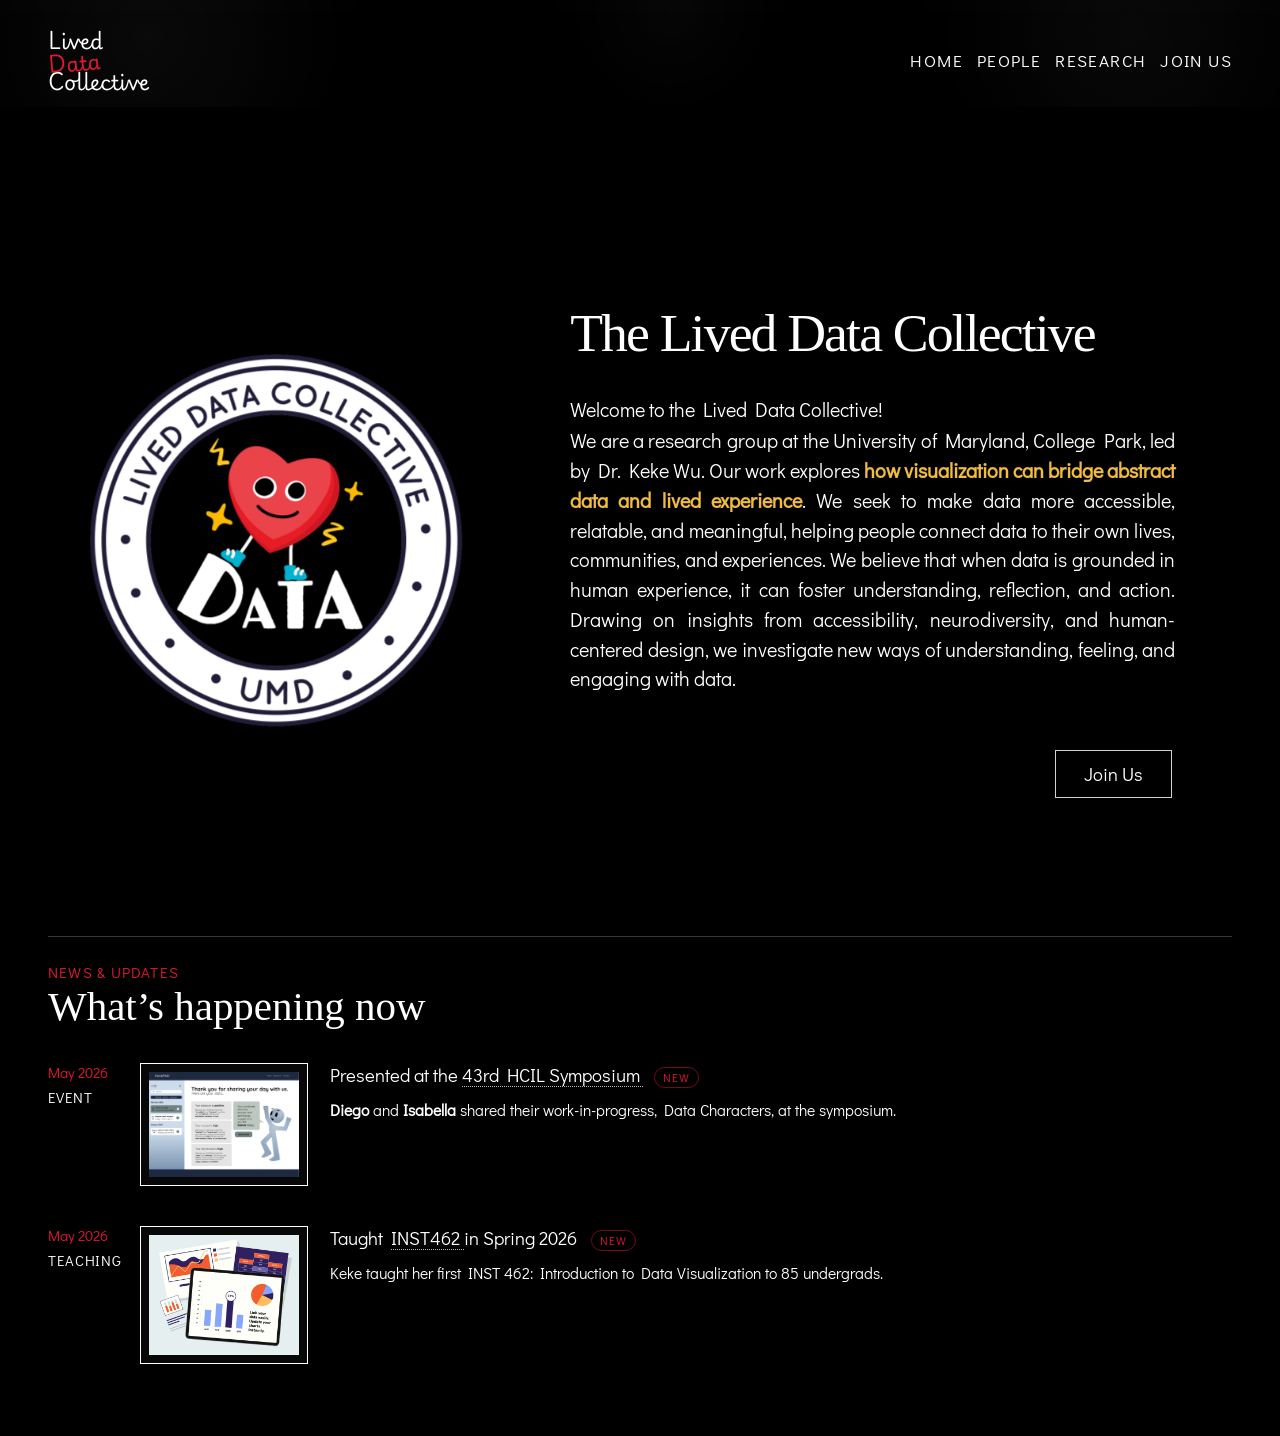
==== index.html @ 6fc99874 "Update meta desription" ====
<!DOCTYPE html>
<html lang="en">
  <head>
    <meta charset="UTF-8" />
    <meta name="viewport" content="width=device-width, initial-scale=1.0" />
    <title>Lived Data Collective</title>
    <meta
      name="description"
      content="Lived Data Collective is a research group at the University of Maryland exploring how visualization can bridge abstract data and lived experience."
    />
    <link rel="icon" type="image/png" href="ldc.png" />
    <link rel="preconnect" href="https://fonts.googleapis.com" />
    <link rel="preconnect" href="https://fonts.gstatic.com" crossorigin />
    <link
      href="https://fonts.googleapis.com/css2?family=Cardo:wght@400;700&family=Didact+Gothic&family=IM+Fell+English:ital@0;1&family=Playwrite+GB+J:wght@100..400&family=Shippori+Mincho:wght@500;600&display=swap"
      rel="stylesheet"
    />
    <link rel="stylesheet" href="styles.css" />
  </head>
  <body>
    <div class="page-shell">
      <header class="site-header">
        <div class="brand-lockup">
          <a class="wordmark" href="index.html" aria-label="Lived Data Collective home">
            <span>Lived</span>
            <span>Data</span>
            <span>Collective</span>
          </a>
        </div>
        <nav class="site-nav" aria-label="Primary">
          <a href="index.html">Home</a>
          <a href="people.html">People</a>
          <a href="research.html">Research</a>
          <a href="join-us.html">Join Us</a>
        </nav>
      </header>

      <main id="top">
        <section class="hero">
          <div class="hero-mark reveal" aria-hidden="true">
            <img
              class="hero-logo"
              src="ldc-seal.png"
              alt="Lived Data Collective logo"
            />
          </div>
          <div class="hero-copy hero-copy-reference reveal">
            <h1 class="hero-reveal hero-reveal-1">The Lived Data Collective</h1>
            <p class="hero-intro-line hero-reveal hero-reveal-2">Welcome to the Lived Data Collective!</p>
            <p class="hero-text hero-text-wide hero-reveal hero-reveal-3">
              We are a research group at the University of Maryland, College
              Park, led by Dr. Keke Wu. Our work explores
              <span class="text-highlight"
                >how visualization can bridge abstract data and lived
                experience</span
              >. We seek to make data more accessible, relatable, and
              meaningful, helping people connect data to their own lives,
              communities, and experiences. We believe that when data is
              grounded in human experience, it can foster understanding,
              reflection, and action. Drawing on insights from accessibility,
              neurodiversity, and human-centered design, we investigate new
              ways of understanding, feeling, and engaging with data.
            </p>
            <div class="hero-actions hero-actions-reference hero-reveal hero-reveal-4" id="join-us">
              <a class="button button-secondary button-outline" href="join-us.html"
                >Join Us</a
              >
            </div>
          </div>
        </section>

        <section class="news-section" aria-labelledby="news-heading">
          <div class="news-shell scroll-reveal">
            <div class="news-heading">
              <p class="news-kicker">News &amp; Updates</p>
              <h2 id="news-heading">What’s happening now</h2>
            </div>
            <div class="news-list">
              <article class="news-item scroll-reveal scroll-reveal-delay-1">
                <div class="news-meta">
                  <p class="news-date">May 2026</p>
                  <p class="news-type">Event</p>
                </div>
                <div class="news-media">
                  <img
                    src="data-character.png"
                    alt="Data Characters project interface and character"
                  />
                </div>
                <div class="news-copy">
                  <h3>
                    Presented at the
                    <a
                      href="https://hcil.umd.edu/hcil-symposium-2026/"
                      target="_blank"
                      rel="noreferrer"
                    >
                      43rd HCIL Symposium
                    </a>
                    <span class="news-badge">New</span>
                  </h3>
                  <p>
                    <span class="news-name">Diego</span> and
                    <span class="news-name">Isabella</span> shared their
                    work-in-progress, Data Characters, at the symposium.
                  </p>
                </div>
              </article>
              <article class="news-item scroll-reveal scroll-reveal-delay-1">
                <div class="news-meta">
                  <p class="news-date">May 2026</p>
                  <p class="news-type">Teaching</p>
                </div>
                <div class="news-media">
                  <img
                    src="inst462.gif"
                    alt="Animated data visualization graphic for INST 462"
                  />
                </div>
                <div class="news-copy">
                  <h3>
                    Taught
                    <a
                      href="https://keke728.github.io/INST462/"
                      target="_blank"
                      rel="noreferrer"
                    >
                      INST462
                    </a>
                    in Spring 2026
                    <span class="news-badge">New</span>
                  </h3>
                  <p>
                    Keke taught her first INST 462: Introduction to Data
                    Visualization to 85 undergrads.
                  </p>
                </div>
              </article>
            </div>
          </div>
        </section>
      </main>

    </div>

    <script src="script.js"></script>
  </body>
</html>
---- styles.css ----
:root {
  --bg: #000000;
  --paper: #000000;
  --ink: #ffffff;
  --muted: rgba(255, 255, 255, 0.76);
  --line: rgba(255, 255, 255, 0.1);
  --accent: #e21833;
  --shadow: 0 10px 24px rgba(0, 0, 0, 0.2);
  --radius: 22px;
}

*,
*::before,
*::after {
  box-sizing: border-box;
}

html {
  scroll-behavior: smooth;
}

body {
  margin: 0;
  min-height: 100vh;
  color: var(--ink);
  font-family: "Didact Gothic", "Avenir Next", "Segoe UI", sans-serif;
  background: var(--bg);
  overflow-x: hidden;
}

a {
  color: inherit;
  text-decoration: none;
}

.page-shell {
  position: relative;
  width: 100%;
  min-height: 100vh;
  margin: 0;
  background: #000000;
  overflow-x: hidden;
}

.page-shell::before {
  content: "";
  position: absolute;
  inset: 0;
  pointer-events: none;
  background: none;
}

.site-header,
.site-footer,
.section,
.hero {
  position: relative;
  z-index: 1;
}

.site-header {
  position: fixed;
  top: 0;
  left: 0;
  right: 0;
  z-index: 20;
  display: flex;
  flex-direction: row;
  justify-content: space-between;
  align-items: center;
  gap: 24px;
  padding: 30px clamp(20px, 4vw, 48px) 0;
  padding-bottom: 16px;
  overflow: hidden;
  background: linear-gradient(
    180deg,
    rgba(0, 0, 0, 0.18) 0%,
    rgba(0, 0, 0, 0.07) 38%,
    rgba(0, 0, 0, 0.015) 72%,
    rgba(0, 0, 0, 0) 100%
  );
  transition:
    background 220ms ease,
    backdrop-filter 220ms ease,
    box-shadow 220ms ease,
    border-color 220ms ease;
  border-bottom: none;
  backdrop-filter: blur(0px);
}

.site-header::before {
  content: "";
  position: absolute;
  inset: -40% -10% auto;
  height: 180%;
  pointer-events: none;
  background:
    radial-gradient(circle at 18% 42%, rgba(255, 255, 255, 0.08), transparent 18%),
    radial-gradient(circle at 52% 28%, rgba(255, 255, 255, 0.05), transparent 16%),
    radial-gradient(circle at 82% 38%, rgba(255, 255, 255, 0.07), transparent 18%);
  opacity: 0.55;
  transform: translateX(0);
  animation: headerRipple 14s linear infinite;
  z-index: 0;
}

.site-header::after {
  content: "";
  position: absolute;
  left: 0;
  right: 0;
  bottom: -10px;
  height: 76px;
  pointer-events: none;
  background: linear-gradient(
    180deg,
    rgba(0, 0, 0, 0.06) 0%,
    rgba(0, 0, 0, 0.025) 34%,
    rgba(0, 0, 0, 0) 100%
  );
  filter: blur(18px);
  z-index: 0;
}

body.is-scrolled .site-header::before {
  opacity: 0.34;
}

body.is-scrolled .site-header {
  background: linear-gradient(
    180deg,
    rgba(0, 0, 0, 0.3) 0%,
    rgba(0, 0, 0, 0.13) 54%,
    rgba(0, 0, 0, 0.015) 84%,
    rgba(0, 0, 0, 0) 100%
  );
  backdrop-filter: blur(6px);
  box-shadow: 0 10px 28px rgba(0, 0, 0, 0.08);
}

.brand-lockup {
  display: flex;
  align-items: center;
  gap: 20px;
  position: relative;
  z-index: 1;
}

.umd-logo {
  width: 172px;
  height: auto;
  display: block;
}

.umd-crest {
  width: 88px;
}

main {
  padding-top: 210px;
}

.wordmark {
  display: inline-grid;
  gap: 0;
  font-family: "Playwrite GB J", "Cormorant Garamond", Georgia, serif;
  font-size: clamp(1.05rem, 1.6vw, 1.45rem);
  line-height: 1;
  letter-spacing: 0;
  text-align: left;
  transform-origin: left center;
  transition: transform 320ms cubic-bezier(0.22, 1, 0.36, 1), opacity 220ms ease;
}

.wordmark span:nth-child(2) {
  display: inline-block;
  color: var(--accent);
  transform: rotate(-5deg);
  transform-origin: center;
  animation: wordmarkDataLive 6.2s ease-in-out infinite;
}

.wordmark span {
  transition:
    transform 420ms cubic-bezier(0.22, 1, 0.36, 1),
    color 260ms ease,
    text-shadow 320ms ease;
}

.wordmark:hover,
.wordmark:focus-visible {
  transform: translateY(-2px) scale(1.04) rotate(-2deg);
}

.wordmark:hover span:nth-child(1),
.wordmark:focus-visible span:nth-child(1) {
  transform: translateX(-10px) rotate(-4deg);
}

.wordmark:hover span:nth-child(2),
.wordmark:focus-visible span:nth-child(2) {
  transform: rotate(-5deg) scale(1.04);
  text-shadow: none;
}

.wordmark:hover span:nth-child(3),
.wordmark:focus-visible span:nth-child(3) {
  transform: translateX(-6px) rotate(3deg);
}

.site-nav {
  display: flex;
  flex-wrap: wrap;
  justify-content: flex-end;
  gap: 14px;
  font-family: "Didact Gothic", "Avenir Next", "Segoe UI", sans-serif;
  font-size: 1.08rem;
  text-transform: uppercase;
  letter-spacing: 0.08em;
  color: #ffffff;
  position: relative;
  z-index: 1;
}

.site-nav a,
.contact-panel a {
  position: relative;
}

.site-nav a::after,
.contact-panel a::after {
  content: "";
  position: absolute;
  left: 0;
  bottom: -2px;
  width: 100%;
  height: 1px;
  background: currentColor;
  transform: scaleX(0);
  transform-origin: left;
  transition: transform 180ms ease;
}

.site-nav a:hover,
.site-nav a:focus-visible {
  color: var(--accent);
}

.site-nav a[aria-current="page"] {
  color: var(--accent);
}

.site-nav a[aria-current="page"]::after {
  transform: scaleX(1);
}

.site-nav a:hover::after,
.site-nav a:focus-visible::after,
.contact-panel a:hover::after,
.contact-panel a:focus-visible::after {
  transform: scaleX(1);
}

.hero {
  display: grid;
  grid-template-columns: minmax(280px, 0.9fr) minmax(0, 1.3fr);
  gap: clamp(32px, 5vw, 72px);
  padding: 72px clamp(20px, 4vw, 48px) 56px;
  min-height: 72vh;
  align-items: center;
  justify-items: stretch;
  text-align: left;
  max-width: 1380px;
  margin: 0 auto;
}

.hero-copy {
  max-width: 780px;
  position: relative;
}

.hero-mark {
  position: relative;
  display: flex;
  justify-content: center;
  align-items: center;
}

.hero-logo {
  width: min(31vw, 430px);
  height: auto;
  display: block;
  position: relative;
  z-index: 1;
}

.hero-copy-reference {
  max-width: 820px;
  padding-top: 0;
  display: grid;
  align-content: center;
  justify-items: start;
}

.hero-reveal {
  opacity: 0;
  transform: translateY(16px);
  animation: heroReveal 700ms ease forwards;
}

.hero-reveal-1 {
  animation-delay: 80ms;
}

.hero-reveal-2 {
  animation-delay: 220ms;
}

.hero-reveal-3 {
  animation-delay: 360ms;
}

.hero-reveal-4 {
  animation-delay: 500ms;
}

.eyebrow,
.section-index,
.project-type,
.card-label,
.method-number {
  margin: 0;
  text-transform: uppercase;
  letter-spacing: 0.16em;
  font-size: 0.75rem;
  font-weight: 500;
  color: var(--accent);
}

.hero h1 {
  margin: 0 0 34px;
  max-width: none;
  font-family: "IM Fell English", Georgia, serif;
  font-size: clamp(2.5rem, 4.2vw, 3.7rem);
  line-height: 1.02;
  letter-spacing: -0.035em;
  font-weight: 500;
}

.hero-copy h1 {
  position: relative;
}

.hero h1::after {
  content: none;
}

.hero-intro-line {
  margin: 0 0 2px;
  max-width: 55ch;
  font-family: "Didact Gothic", "Avenir Next", "Segoe UI", sans-serif;
  font-size: clamp(1.08rem, 1.55vw, 1.3rem);
  line-height: 1.5;
  color: #ffffff;
  text-align: left;
}

.hero-text,
.about-copy p,
.annotation p,
.method-card p,
.project-card p,
.contact-panel p,
.person-card p {
  margin: 0;
  color: var(--muted);
  line-height: 1.65;
  font-size: 1rem;
}

.hero-text {
  max-width: 56ch;
  font-size: 1.08rem;
  margin-inline: 0;
}

.hero-text-wide {
  max-width: 55ch;
  font-family: "Didact Gothic", "Avenir Next", "Segoe UI", sans-serif;
  font-size: clamp(1.08rem, 1.55vw, 1.3rem);
  line-height: 1.5;
  color: #ffffff;
  text-align: justify;
  text-justify: inter-word;
}

.hero-text-wide + .hero-text-wide {
  margin-top: 24px;
}

.text-highlight {
  position: relative;
  display: inline;
  color: #f1bc42;
  font-weight: 700;
  -webkit-text-stroke: 0.15px currentColor;
  text-decoration: none;
  background-image: linear-gradient(currentColor, currentColor);
  background-repeat: no-repeat;
  background-position: 0 100%;
  background-size: 0% 1px;
  transition: background-size 260ms ease;
}

.text-highlight:hover {
  background-size: 100% 1px;
}

.text-linklike {
  color: #00000;
  font-weight: 700;
}

.hero-actions {
  display: flex;
  flex-wrap: wrap;
  justify-content: flex-start;
  gap: 14px;
  margin-top: 28px;
}

.hero-actions-reference {
  width: 100%;
  justify-content: flex-end;
  margin-top: 36px;
  align-items: center;
  gap: 10px;
}

.hero-actions-reference .button-outline {
  position: relative;
  left: -60px;
  top: 20px;
}

.hero-scroll-cue {
  display: inline-flex;
  align-items: center;
  justify-content: center;
  width: 96px;
  flex: 0 0 96px;
  margin-top: 15px;
  margin-right: 8px;
  margin-left: -10px;
  text-decoration: none;
  align-self: center;
  transition: transform 180ms ease, opacity 180ms ease;
}

.hero-scroll-cue img {
  width: 88px;
  height: auto;
  display: block;
  opacity: 0.84;
  animation: hero-scroll-bob 1.8s ease-in-out infinite;
}

.hero-scroll-cue:hover,
.hero-scroll-cue:focus-visible {
  transform: translateY(1px) scale(1.01);
}

.hero-scroll-cue:hover img,
.hero-scroll-cue:focus-visible img {
  opacity: 1;
}

.news-section {
  max-width: 1380px;
  margin: 0 auto;
  padding: 56px clamp(20px, 4vw, 48px) 80px;
}

.news-shell {
  position: relative;
  padding-top: 26px;
}

.news-shell::before {
  content: "";
  position: absolute;
  top: 0;
  left: 0;
  width: 100%;
  height: 1px;
  background: rgba(255, 255, 255, 0.22);
}

.news-heading {
  display: grid;
  gap: 4px;
  margin-bottom: 26px;
}

.news-kicker {
  margin: 0;
  color: var(--accent);
  font-family: "Didact Gothic", "Avenir Next", "Segoe UI", sans-serif;
  font-size: 0.95rem;
  letter-spacing: 0.08em;
  text-transform: uppercase;
}

.news-heading h2 {
  margin: 0;
  font-family: "IM Fell English", Georgia, serif;
  font-size: clamp(1.9rem, 3.2vw, 2.8rem);
  font-weight: 500;
  line-height: 1;
}

.news-list {
  display: grid;
  grid-template-columns: 1fr;
  gap: 16px;
}

.news-item {
  display: grid;
  grid-template-columns: 80px 168px minmax(0, 1fr);
  gap: 12px;
  align-items: start;
  padding: 10px 0 14px;
}

.news-meta {
  display: grid;
  gap: 6px;
}

.news-date {
  margin: 0;
  color: var(--accent);
  font-size: 0.92rem;
}

.news-type {
  margin: 0;
  color: #ffffff;
  font-size: 0.92rem;
  text-transform: uppercase;
  letter-spacing: 0.06em;
}

.news-media {
  width: 168px;
  min-height: 108px;
  display: grid;
  place-items: center;
  padding: 8px;
  border: 1px solid #ffffff;
  background: rgba(255, 255, 255, 0.03);
  transition:
    transform 280ms cubic-bezier(0.22, 1, 0.36, 1),
    border-color 280ms ease,
    background-color 280ms ease;
}

.news-media img {
  display: block;
  width: 100%;
  height: auto;
  transition:
    transform 280ms cubic-bezier(0.22, 1, 0.36, 1),
    box-shadow 280ms ease;
}

.news-media:hover {
  transform: translateY(-2px);
  border-color: #ffffff;
  background: rgba(255, 255, 255, 0.05);
  box-shadow: inset 0 0 0 2px #ffffff;
}

.news-media:hover img {
  transform: scale(1.02);
  box-shadow: 0 10px 24px rgba(0, 0, 0, 0.18);
}

.news-copy h3 {
  margin: 0 0 10px;
  font-family: "Didact Gothic", "Avenir Next", "Segoe UI", sans-serif;
  font-size: 1.16rem;
  font-weight: 400;
  line-height: 1.35;
}

.news-copy h3 a {
  color: #ffffff;
  text-decoration: underline;
  text-decoration-style: dotted;
  text-decoration-color: rgba(255, 255, 255, 0.72);
  text-decoration-thickness: 1px;
  text-underline-offset: 0.24em;
  transition: color 180ms ease, text-decoration-color 180ms ease;
}

.news-copy h3 a:hover,
.news-copy h3 a:focus-visible {
  color: var(--accent);
  text-decoration-color: currentColor;
}

.news-badge {
  display: inline-block;
  margin-left: 10px;
  padding: 2px 8px;
  border: 1px solid rgba(226, 24, 51, 0.5);
  border-radius: 999px;
  color: var(--accent);
  font-size: 0.72rem;
  letter-spacing: 0.08em;
  text-transform: uppercase;
  vertical-align: middle;
}

.news-copy {
  padding-left: 10px;
}

.news-copy p {
  margin: 0;
  color: #ffffff;
  font-size: clamp(0.98rem, 1.15vw, 1.05rem);
  line-height: 1.6;
}

.news-name {
  font-weight: 600;
}

.button {
  display: inline-flex;
  align-items: center;
  justify-content: center;
  min-height: 48px;
  padding: 0 18px;
  border-radius: 999px;
  border: 1px solid var(--line);
  font-weight: 500;
  transition:
    transform 180ms ease,
    background 180ms ease,
    border-color 180ms ease;
}

.button:hover,
.button:focus-visible {
  transform: translateY(-1px);
}

.button-primary {
  background: var(--accent);
  color: var(--paper);
  border-color: var(--accent);
}

.button-secondary {
  background: transparent;
  color: var(--ink);
}

.button-outline {
  border-color: rgba(255, 255, 255, 0.82);
  padding: 0 28px;
  border-radius: 0;
  font-family: "Didact Gothic", "Avenir Next", "Segoe UI", sans-serif;
  font-size: 1.15rem;
}

.button-secondary:hover,
.button-secondary:focus-visible {
  border-color: var(--accent);
  color: var(--accent);
}

@keyframes wordmarkDataLive {
  0%,
  100% {
    transform: translateX(0) scale(1);
    text-shadow: 0 0 0 rgba(226, 24, 51, 0);
    opacity: 1;
  }
  35% {
    transform: translateY(-0.5px) scale(1.01);
    text-shadow: 0 0 6px rgba(226, 24, 51, 0.12);
  }
  50% {
    transform: translateY(0) scale(1.025);
    text-shadow: 0 0 12px rgba(226, 24, 51, 0.2);
    opacity: 1;
  }
  70% {
    transform: translateY(0.5px) scale(1.008);
    text-shadow: 0 0 5px rgba(226, 24, 51, 0.1);
  }
}

@keyframes headerRipple {
  from {
    transform: translateX(0);
  }
  to {
    transform: translateX(-8%);
  }
}

@keyframes heroReveal {
  from {
    opacity: 0;
    transform: translateY(16px);
  }
  to {
    opacity: 1;
    transform: translateY(0);
  }
}

@keyframes hero-scroll-bob {
  0%,
  100% {
    transform: scaleX(-1) translateY(0);
  }
  50% {
    transform: scaleX(-1) translateY(5px);
  }
}

.section {
  padding: 56px clamp(20px, 4vw, 48px) 8px;
  max-width: 1120px;
  margin: 0 auto;
  text-align: center;
}

.section-heading {
  display: flex;
  justify-content: center;
  align-items: baseline;
  gap: 18px;
  margin-bottom: 28px;
}

.section-heading h2 {
  margin: 0;
  font-family: "Cormorant Garamond", Georgia, serif;
  font-size: clamp(2.2rem, 4vw, 3.5rem);
  font-weight: 500;
  letter-spacing: -0.04em;
}

.about-grid {
  display: grid;
  grid-template-columns: 1fr;
  gap: 24px;
  align-items: start;
}

.about-copy,
.method-card,
.project-card,
.person-card,
.contact-panel {
  border: 1px solid var(--line);
  border-radius: var(--radius);
  background: transparent;
  box-shadow: none;
}

.about-copy {
  padding: 28px;
  display: grid;
  gap: 18px;
  max-width: 760px;
  margin: 0 auto;
}

.annotation {
  padding: 22px;
  background:
    linear-gradient(180deg, rgba(110, 119, 83, 0.08), transparent),
    rgba(255, 252, 245, 0.82);
}

.annotation-title {
  margin: 0 0 12px;
  font-weight: 500;
}

.cards-three,
.people-list {
  display: grid;
  grid-template-columns: repeat(3, minmax(0, 1fr));
  gap: 20px;
}

.method-card,
.person-card {
  padding: 24px;
  min-height: 240px;
}

.method-card h3,
.project-card h3,
.person-card h3 {
  margin: 16px 0 12px;
  font-size: 1.4rem;
  line-height: 1.08;
}

.method-card:nth-child(2) {
  border-top: 1px solid var(--line);
}

.project-card:nth-child(1) {
  border-top: 1px solid var(--line);
}

.project-card:nth-child(2) {
  border-top: 1px solid var(--line);
}

.project-card:nth-child(3) {
  border-top: 1px solid var(--line);
}

.projects-layout .project-list {
  display: grid;
  grid-template-columns: repeat(3, minmax(0, 1fr));
  gap: 20px;
}

.project-card {
  padding: 26px;
  min-height: 280px;
}

.people-contact {
  display: grid;
  grid-template-columns: 1.1fr 0.9fr;
  gap: 28px;
  padding-bottom: 72px;
}

.contact-panel {
  padding: 28px;
  display: grid;
  justify-items: center;
  gap: 16px;
  min-height: 100%;
}

.contact-panel a {
  width: fit-content;
  font-weight: 500;
}

.contact-panel a:hover,
.contact-panel a:focus-visible {
  color: var(--accent);
}

.site-footer {
  display: flex;
  justify-content: center;
  gap: 16px;
  padding: 0 clamp(20px, 4vw, 48px) 26px;
  color: var(--muted);
  font-size: 0.95rem;
  text-align: center;
}

.reveal {
  opacity: 1;
  transform: none;
}

.scroll-reveal {
  opacity: 0;
  transform: translateY(30px);
  transition:
    opacity 700ms ease,
    transform 700ms cubic-bezier(0.22, 1, 0.36, 1);
  will-change: opacity, transform;
}

.scroll-reveal.is-visible {
  opacity: 1;
  transform: translateY(0);
}

.scroll-reveal-delay-1 {
  transition-delay: 180ms;
}

.news-shell.scroll-reveal {
  transform: translateY(22px);
  transition-delay: 120ms;
}

.join-main {
  max-width: 1380px;
  margin: 0 auto;
  padding: 150px clamp(20px, 4vw, 48px) 88px;
}

.join-hero {
  display: grid;
  grid-template-columns: minmax(0, 680px) 180px;
  gap: 24px;
  align-items: center;
  max-width: 980px;
  margin: 0 auto 80px;
}

.join-hero-copy {
  max-width: 680px;
  margin: 0;
  justify-self: start;
  text-align: left;
}

.join-hero h1 {
  margin: 0 0 10px;
  font-family: "IM Fell English", Georgia, serif;
  font-size: clamp(1.9rem, 3.2vw, 2.8rem);
  font-weight: 500;
  line-height: 1;
}

.join-intro {
  margin: 0;
  max-width: 56ch;
  color: #ffffff;
  font-size: clamp(1.04rem, 1.35vw, 1.16rem);
  line-height: 1.5;
}

.join-hero-figure {
  display: flex;
  justify-self: end;
  justify-content: center;
  perspective: 900px;
}

.join-hero-figure::before {
  content: "";
  position: absolute;
}

.join-hero-figure img {
  width: min(100%, 156px);
  aspect-ratio: 1;
  height: auto;
  display: block;
  padding: 14px;
  border-radius: 50%;
  background: rgba(255, 255, 255, 0.07);
  border: 1px solid rgba(150, 150, 150, 0.4);
  object-fit: contain;
  filter: drop-shadow(0 16px 28px rgba(0, 0, 0, 0.22));
  transform-style: preserve-3d;
  transition:
    transform 520ms cubic-bezier(0.22, 1, 0.36, 1),
    border-color 220ms ease,
    background 220ms ease;
}

.join-hero-figure:hover img,
.join-hero-figure:focus-within img {
  transform: rotateY(180deg);
  border-color: rgba(150, 150, 150, 0.4);
  background: rgba(255, 255, 255, 0.07);
}

.join-grid {
  display: grid;
  grid-template-columns: repeat(3, minmax(0, 1fr));
  gap: 18px;
  padding-top: 12px;
  margin-bottom: 42px;
}

.join-card {
  display: grid;
  grid-template-columns: 1fr;
  gap: 18px;
  align-items: start;
  padding: 22px 20px 24px;
  border: 1px solid rgba(150, 150, 150, 0.34);
  border-radius: 22px;
  background:
    linear-gradient(180deg, rgba(255, 255, 255, 0.03), rgba(255, 255, 255, 0.015)),
    rgba(0, 0, 0, 0.42);
  min-height: 100%;
  transition:
    border-color 220ms ease,
    background 220ms ease,
    box-shadow 220ms ease,
    transform 280ms cubic-bezier(0.22, 1, 0.36, 1);
}

.join-card-label {
  display: grid;
  gap: 6px;
}

.join-card-kicker {
  margin: 0;
  color: var(--accent);
  font-size: 0.78rem;
  letter-spacing: 0.08em;
  text-transform: uppercase;
}

.join-card:nth-child(1) {
  box-shadow: inset 0 0 0 1px rgba(226, 24, 51, 0.1);
}

.join-card:nth-child(2) {
  background:
    radial-gradient(circle at 82% 20%, rgba(226, 24, 51, 0.1), transparent 26%),
    linear-gradient(180deg, rgba(255, 255, 255, 0.03), rgba(255, 255, 255, 0.015)),
    rgba(0, 0, 0, 0.42);
}

.join-card:nth-child(3) {
  background:
    radial-gradient(circle at 18% 82%, rgba(241, 188, 66, 0.09), transparent 24%),
    linear-gradient(180deg, rgba(255, 255, 255, 0.03), rgba(255, 255, 255, 0.015)),
    rgba(0, 0, 0, 0.42);
}

.join-card:hover,
.join-card:focus-within {
  border-color: #f1bc42;
  box-shadow: 0 16px 28px rgba(0, 0, 0, 0.2);
  transform: translateY(-6px);
}

.join-card:hover .join-card-kicker,
.join-card:focus-within .join-card-kicker {
  color: #f1bc42;
}

.join-card:hover h2,
.join-card:hover p,
.join-card:focus-within h2,
.join-card:focus-within p {
  color: #f1bc42;
}

.join-card h2,
.join-contact h2 {
  margin: 0 0 10px;
  color: #ffffff;
  font-family: "Didact Gothic", "Avenir Next", "Segoe UI", sans-serif;
  font-size: 1.28rem;
  font-weight: 400;
  line-height: 1.2;
}

.join-card p,
.join-contact p {
  margin: 0;
  color: #ffffff;
  font-size: clamp(0.98rem, 1.15vw, 1.05rem);
  line-height: 1.6;
}

.join-contact p a {
  color: #ffffff;
  font-weight: 700;
  text-decoration: underline;
  text-decoration-style: dotted;
  text-decoration-color: rgba(255, 255, 255, 0.72);
  text-decoration-thickness: 1px;
  text-underline-offset: 0.24em;
  transition: color 180ms ease, text-decoration-color 180ms ease;
}

.join-contact p a:hover,
.join-contact p a:focus-visible {
  color: var(--accent);
  text-decoration-color: currentColor;
}

.research-main {
  max-width: 1380px;
  margin: 0 auto;
  padding: 150px clamp(20px, 4vw, 48px) 88px;
}

.research-hero {
  max-width: 780px;
  margin: 0 auto 60px;
  text-align: center;
}

.research-hero h1 {
  margin: 0 0 10px;
  font-family: "IM Fell English", Georgia, serif;
  font-size: clamp(1.9rem, 3.2vw, 2.8rem);
  font-weight: 500;
  line-height: 1;
}

.research-intro {
  margin: 0 auto;
  max-width: 64ch;
  color: #ffffff;
  font-size: clamp(1.04rem, 1.35vw, 1.16rem);
  line-height: 1.5;
}

.research-intro-nowrap {
  white-space: nowrap;
}

.research-perspective {
  max-width: 980px;
  margin: 0 auto 72px;
  display: grid;
  gap: 10px;
  text-align: left;
  position: relative;
  justify-items: start;
}

.research-perspective-trigger {
  display: inline-flex;
  align-items: center;
  padding: 10px 14px 10px 16px;
  border-left: 2px solid rgba(241, 188, 66, 0.72);
  border-top: 0;
  border-right: 0;
  border-bottom: 0;
  background:
    radial-gradient(circle at 12% 22%, rgba(241, 188, 66, 0.08), transparent 24%),
    linear-gradient(180deg, rgba(255, 255, 255, 0.025), rgba(255, 255, 255, 0.01));
  color: inherit;
  cursor: pointer;
  outline: none;
  transition:
    border-color 180ms ease,
    background 180ms ease,
    transform 180ms ease;
}

.research-perspective-trigger:hover,
.research-perspective-trigger:focus-visible {
  border-left-color: rgba(241, 188, 66, 0.92);
  transform: translateX(2px);
}

.research-perspective h2 {
  margin: 0;
  color: #ffffff;
  font-family: "Didact Gothic", "Avenir Next", "Segoe UI", sans-serif;
  font-size: 0.98rem;
  font-weight: 400;
  line-height: 1.15;
  letter-spacing: 0.12em;
  text-transform: uppercase;
}

.research-perspective-panel {
  max-width: 112ch;
  padding: 18px 20px 18px 22px;
  border-left: 2px solid rgba(241, 188, 66, 0.42);
  background: linear-gradient(
    180deg,
    rgba(255, 255, 255, 0.025),
    rgba(255, 255, 255, 0.01)
  );
  max-height: 260px;
  overflow: hidden;
  transform-origin: top;
  transition:
    max-height 260ms ease,
    opacity 220ms ease,
    transform 260ms ease,
    padding 220ms ease,
    margin 220ms ease;
}

.research-perspective.is-folded .research-perspective-panel {
  max-height: 0;
  padding-top: 0;
  padding-bottom: 0;
  margin-top: -2px;
  opacity: 0;
  transform: scaleY(0.94);
}

.research-perspective-panel p {
  margin: 0;
  color: #ffffff;
  font-size: clamp(0.94rem, 1vw, 0.98rem);
  line-height: 1.5;
}

.research-perspective-panel a {
  color: #ffffff;
  font-weight: 700;
  text-decoration: underline;
  text-decoration-style: dotted;
  text-decoration-color: rgba(255, 255, 255, 0.72);
  text-decoration-thickness: 1px;
  text-underline-offset: 0.24em;
}

.research-perspective-panel a:hover,
.research-perspective-panel a:focus-visible {
  color: var(--accent);
  text-decoration-color: currentColor;
}

.research-browser {
  max-width: 1060px;
  margin: 0 auto;
}

.research-browser-header {
  display: grid;
  grid-template-columns: minmax(0, 1.3fr) minmax(240px, 0.8fr);
  gap: 22px;
  align-items: end;
  margin-bottom: 28px;
}

.research-browser-copy {
  display: grid;
  gap: 8px;
}

.research-browser-kicker {
  margin: 0;
  color: var(--accent);
  font-size: 0.82rem;
  letter-spacing: 0.08em;
  text-transform: uppercase;
}

.research-browser h2 {
  margin: 0;
  color: #ffffff;
  font-family: "Didact Gothic", "Avenir Next", "Segoe UI", sans-serif;
  font-size: 1.28rem;
  font-weight: 400;
  line-height: 1.15;
}

.research-browser-note {
  margin: 0;
  color: #ffffff;
  font-size: clamp(0.98rem, 1.15vw, 1.05rem);
  line-height: 1.6;
}

.research-themes {
  width: 100%;
  max-width: 980px;
  margin: 0 auto 48px;
  display: grid;
  grid-template-columns: 1fr;
  gap: 60px;
}

.research-theme-card {
  display: grid;
  grid-template-columns: minmax(210px, 255px) minmax(0, 1fr);
  gap: 28px;
  align-items: start;
  padding: 28px 28px 30px;
  border: 1px solid rgba(150, 150, 150, 0.34);
  background:
    linear-gradient(180deg, rgba(255, 255, 255, 0.03), rgba(255, 255, 255, 0.015)),
    rgba(0, 0, 0, 0.42);
  min-height: 100%;
  position: relative;
  overflow: hidden;
  transition:
    border-color 220ms ease,
    box-shadow 220ms ease,
    transform 280ms cubic-bezier(0.22, 1, 0.36, 1);
}

.research-theme-card::after {
  content: "";
  position: absolute;
  width: 92px;
  height: 92px;
  border-radius: 50%;
  top: -22px;
  right: -18px;
  background: rgba(226, 24, 51, 0.76);
  pointer-events: none;
}

.research-theme-card:nth-child(1) {
  margin-left: 0;
  margin-top: 0;
}

.research-theme-card:nth-child(2) {
  background:
    linear-gradient(180deg, rgba(255, 255, 255, 0.03), rgba(255, 255, 255, 0.015)),
    rgba(0, 0, 0, 0.42);
  margin-left: 0;
  margin-top: 0;
}

.research-theme-card:nth-child(3) {
  background:
    radial-gradient(circle at 16% 78%, rgba(241, 188, 66, 0.08), transparent 24%),
    linear-gradient(180deg, rgba(255, 255, 255, 0.03), rgba(255, 255, 255, 0.015)),
    rgba(0, 0, 0, 0.42);
  margin-left: 0;
  margin-top: 0;
  grid-template-columns: minmax(190px, 235px) minmax(0, 1fr);
}

.research-theme-card:nth-child(2)::after {
  top: auto;
  right: auto;
  bottom: -20px;
  left: -18px;
  background: rgba(241, 188, 66, 0.76);
}

.research-theme-card:nth-child(3)::after {
  top: 50%;
  right: -24px;
  bottom: auto;
  left: auto;
  transform: translateY(-50%);
  background: rgba(255, 255, 255, 0.18);
}

.research-theme-card:hover,
.research-theme-card:focus-within {
  box-shadow: 0 18px 34px rgba(0, 0, 0, 0.24);
  transform: translateY(-3px);
}

.research-theme-card:nth-child(1):hover,
.research-theme-card:nth-child(1):focus-within {
  border-color: rgba(226, 24, 51, 0.95);
}

.research-theme-card:nth-child(2):hover,
.research-theme-card:nth-child(2):focus-within {
  border-color: rgba(241, 188, 66, 0.95);
}

.research-theme-card:nth-child(3):hover,
.research-theme-card:nth-child(3):focus-within {
  border-color: rgba(185, 185, 185, 0.9);
}

.research-tab-intro {
  display: grid;
  gap: 10px;
  position: relative;
  z-index: 1;
}

.research-card-kicker {
  margin: 0;
  color: var(--accent);
  font-size: 0.8rem;
  letter-spacing: 0.12em;
  text-transform: uppercase;
}

.research-tab-intro h3 {
  margin: 0;
  color: #ffffff;
  font-family: "IM Fell English", Georgia, serif;
  font-size: clamp(1.55rem, 2vw, 1.95rem);
  font-weight: 400;
  line-height: 0.98;
}

.research-tab-intro p:last-child {
  margin: 0;
  color: #ffffff;
  font-size: clamp(1rem, 1.18vw, 1.08rem);
  line-height: 1.6;
}

.research-ways,
.research-questions,
.research-signals {
  display: grid;
  grid-template-columns: minmax(220px, 0.65fr) minmax(0, 1.35fr);
  gap: 24px;
  align-items: start;
  margin-top: 34px;
}

.research-ways-copy,
.research-questions-copy,
.research-signals-copy {
  display: grid;
  gap: 8px;
}

.research-ways h2,
.research-questions h2,
.research-signals h2 {
  margin: 0;
  color: #ffffff;
  font-family: "Didact Gothic", "Avenir Next", "Segoe UI", sans-serif;
  font-size: 1.28rem;
  font-weight: 400;
  line-height: 1.15;
}

.research-methods {
  display: grid;
  grid-template-columns: repeat(2, minmax(0, 1fr));
  gap: 12px;
}

.research-methods p,
.research-question-list p,
.research-signal-list p {
  margin: 0;
  color: #ffffff;
  font-size: clamp(0.98rem, 1.15vw, 1.05rem);
  line-height: 1.6;
}

.research-methods p {
  padding: 12px 14px;
  border: 1px solid rgba(150, 150, 150, 0.28);
  background: rgba(255, 255, 255, 0.02);
}

.research-question-list,
.research-signal-list {
  display: grid;
  gap: 12px;
}

.research-question-list p,
.research-signal-list p {
  padding-left: 18px;
  position: relative;
}

.research-question-list {
  position: relative;
  z-index: 1;
  padding-top: 30px;
}

.research-question-list p {
  padding: 0 0 0 28px;
  border: 0;
  background: transparent;
  white-space: nowrap;
}

.research-question-list p::before,
.research-signal-list p::before {
  content: "";
  position: absolute;
  left: 12px;
  top: 0.72em;
  width: 6px;
  height: 6px;
  border-radius: 50%;
  background: #f1bc42;
}

.join-contact {
  display: grid;
  grid-template-columns: minmax(0, 1fr) auto;
  gap: 6px;
  align-items: start;
  padding-top: 18px;
}

.join-contact-cta {
  display: flex;
  justify-content: flex-end;
  align-items: flex-start;
  gap: 12px;
  margin-top: 20px;
}

.join-apply-button {
  min-height: 50px;
  padding: 0 22px;
  width: auto;
  border-radius: 0;
  color: #f1bc42;
  background: transparent;
  border-color: #f1bc42;
  font-weight: 800;
  font-size: 1.02rem;
  box-shadow: none;
}

.join-apply-button:hover,
.join-apply-button:focus-visible {
  color: #000000;
  background: #f1bc42;
  border-color: #f4c85f;
}

.people-main {
  max-width: 1380px;
  margin: 0 auto;
  padding: 150px clamp(20px, 4vw, 48px) 88px;
}

.people-hero {
  max-width: 780px;
  margin: 0 auto 80px;
  text-align: center;
}

.people-kicker {
  margin: 0 0 10px;
  color: var(--accent);
  font-size: 0.95rem;
  letter-spacing: 0.08em;
  text-transform: uppercase;
}

.people-hero h1 {
  margin: 0 0 10px;
  font-family: "IM Fell English", Georgia, serif;
  font-size: clamp(1.9rem, 3.2vw, 2.8rem);
  font-weight: 500;
  line-height: 1;
}

.people-intro {
  margin: 0 auto;
  max-width: 58ch;
  color: #ffffff;
  font-size: clamp(1.04rem, 1.35vw, 1.16rem);
  line-height: 1.5;
}

.people-intro-nowrap {
  white-space: nowrap;
}

.people-directory {
  display: grid;
  grid-template-columns: repeat(4, minmax(0, 1fr));
  gap: 24px 20px;
  padding-top: 12px;
}

.person-tile {
  display: grid;
  grid-template-columns: 1fr;
  grid-template-rows: 262px 2.4rem 1.5rem auto;
  row-gap: 5px;
  align-items: start;
  padding: 0 0 20px;
}

.person-portrait {
  position: relative;
  width: 100%;
  max-width: 210px;
  height: 262px;
  display: grid;
  place-items: center;
  border: 1px solid rgba(255, 255, 255, 0.82);
  background:
    radial-gradient(circle at 28% 24%, rgba(255, 255, 255, 0.09), transparent 24%),
    linear-gradient(160deg, rgba(255, 255, 255, 0.04), rgba(255, 255, 255, 0.01));
  overflow: hidden;
  transition:
    transform 280ms cubic-bezier(0.22, 1, 0.36, 1),
    border-color 220ms ease,
    box-shadow 280ms ease;
}

.person-portrait-image {
  position: absolute;
  inset: 0;
  width: 100%;
  height: 100%;
  object-fit: cover;
  object-position: center;
  display: block;
  transition:
    opacity 280ms ease,
    transform 320ms cubic-bezier(0.22, 1, 0.36, 1);
}

.person-portrait-image-base {
  opacity: 1;
}

.person-portrait-image-hover {
  opacity: 0;
  transform: scale(1.14);
  object-position: center 38%;
}

.person-portrait::before,
.person-portrait::after {
  content: "";
  position: absolute;
  pointer-events: none;
  transition:
    transform 320ms cubic-bezier(0.22, 1, 0.36, 1),
    opacity 220ms ease;
}

.person-portrait::before {
  inset: 14px;
  border: 1px dashed rgba(255, 255, 255, 0.2);
}

.person-portrait::after {
  width: 54px;
  height: 54px;
  right: -12px;
  top: -12px;
  border-radius: 50%;
  background: rgba(226, 24, 51, 0.9);
  opacity: 0.85;
}

.person-portrait-mark {
  position: relative;
  z-index: 1;
  color: #ffffff;
  font-family: "IM Fell English", Georgia, serif;
  font-size: clamp(2.2rem, 4vw, 3.6rem);
  line-height: 1;
  transform: rotate(-4deg);
  transition: transform 280ms cubic-bezier(0.22, 1, 0.36, 1);
}

.person-tile:hover .person-portrait,
.person-tile:focus-within .person-portrait {
  transform: translateY(-4px) rotate(-1.5deg);
  border-color: #ffffff;
  box-shadow: 0 18px 36px rgba(0, 0, 0, 0.22);
}

.person-tile:hover .person-portrait::before,
.person-tile:focus-within .person-portrait::before {
  transform: scale(0.97);
  opacity: 0.92;
}

.person-tile:hover .person-portrait::after,
.person-tile:focus-within .person-portrait::after {
  transform: translate(-6px, 7px) scale(1.08);
}

.person-tile:hover .person-portrait-mark,
.person-tile:focus-within .person-portrait-mark {
  transform: rotate(0deg) scale(1.04);
}

.person-tile:hover .person-portrait-image-base,
.person-tile:focus-within .person-portrait-image-base {
  opacity: 0;
  transform: scale(1.02);
}

.person-tile:hover .person-portrait-image-hover,
.person-tile:focus-within .person-portrait-image-hover {
  opacity: 1;
  transform: scale(1.08);
}

.person-portrait-keke {
  background: #090909;
}

.person-portrait-diego {
  background:
    radial-gradient(circle at 75% 26%, rgba(241, 188, 66, 0.18), transparent 21%),
    linear-gradient(160deg, rgba(255, 255, 255, 0.05), rgba(217, 81, 80, 0.13));
}

.person-portrait-isabella {
  background:
    radial-gradient(circle at 22% 76%, rgba(226, 24, 51, 0.16), transparent 24%),
    linear-gradient(160deg, rgba(255, 255, 255, 0.03), rgba(241, 188, 66, 0.14));
}

.person-portrait-placeholder {
  background:
    linear-gradient(160deg, rgba(255, 255, 255, 0.03), rgba(255, 255, 255, 0.01));
}

.person-tile-copy {
  display: grid;
  align-content: start;
  grid-template-rows: subgrid;
  grid-row: 2 / span 3;
  width: 100%;
  max-width: 210px;
  justify-self: start;
}

.person-tile-copy h2 {
  display: flex;
  align-items: flex-start;
  margin: 0;
  color: #ffffff;
  font-family: "Didact Gothic", "Avenir Next", "Segoe UI", sans-serif;
  font-size: 1.16rem;
  font-weight: 400;
  line-height: 1.2;
}

.person-tile-copy h2 a {
  text-decoration: underline;
  text-decoration-style: dotted;
  text-decoration-color: rgba(255, 255, 255, 0.72);
  text-decoration-thickness: 1px;
  text-underline-offset: 0.24em;
  transition: color 180ms ease, text-decoration-color 180ms ease;
}

.person-tile-copy h2 a:hover,
.person-tile-copy h2 a:focus-visible {
  color: var(--accent);
  text-decoration-color: currentColor;
}

.person-role {
  margin: 0;
  color: var(--accent);
  font-size: 0.82rem;
  letter-spacing: 0.06em;
  text-transform: uppercase;
}

.person-keywords {
  margin: 0;
  color: #ffffff;
  font-size: clamp(0.98rem, 1.15vw, 1.05rem);
  line-height: 1.6;
  text-wrap: pretty;
}

@media (max-width: 1100px) {
  .hero,
  .about-grid,
  .people-contact,
  .cards-three,
  .projects-layout .project-list,
  .people-list {
    grid-template-columns: 1fr;
  }

  .hero {
    min-height: auto;
    justify-items: center;
    text-align: center;
  }

  .hero-copy-reference {
    padding-top: 0;
    justify-items: center;
  }

  .hero-actions-reference {
    justify-content: center;
  }

  .hero-text-wide {
    margin-inline: auto;
  }

  .news-heading,
  .news-item {
    text-align: left;
  }

  .people-directory {
    grid-template-columns: repeat(2, minmax(0, 1fr));
  }

  .research-themes {
    grid-template-columns: 1fr;
  }

  .join-hero {
    grid-template-columns: 1fr;
    justify-items: center;
    text-align: center;
  }

  .join-hero-copy {
    max-width: none;
    margin: 0;
    text-align: center;
  }

  .join-hero-figure {
    justify-self: center;
  }

  .join-contact {
    grid-template-columns: 1fr;
    align-items: start;
  }

  .join-contact-cta {
    justify-content: flex-start;
  }

  .join-contact-cta .button,
  .join-contact-cta .join-apply-button {
    width: auto;
    min-width: 0;
  }

  .join-grid {
    grid-template-columns: 1fr;
  }

  .join-card:nth-child(1),
  .join-card:nth-child(2),
  .join-card:nth-child(3) {
    transform: none;
  }

  .news-item {
    grid-template-columns: 1fr;
  }
}

@media (max-width: 760px) {
  .page-shell {
    width: 100%;
  }

  .site-header,
  .hero,
  .section,
  .site-footer {
    padding-left: 18px;
    padding-right: 18px;
  }

  .site-header,
  .site-footer {
    flex-direction: column;
    align-items: center;
  }

  .site-header {
    gap: 10px;
    padding-top: 18px;
    padding-bottom: 12px;
  }

  .people-main {
    padding-top: 154px;
    padding-bottom: 64px;
  }

  .research-main {
    padding-top: 154px;
    padding-bottom: 64px;
  }

  .join-main {
    padding-top: 154px;
    padding-bottom: 64px;
  }

  .people-hero {
    margin-bottom: 40px;
  }

  .research-hero {
    margin-bottom: 44px;
  }

  .research-perspective {
    margin-bottom: 38px;
  }

  .research-perspective-trigger {
    padding: 10px 12px 10px 14px;
  }

  .research-perspective-panel {
    padding: 14px 16px 16px 18px;
  }

  .people-directory {
    grid-template-columns: 1fr;
    gap: 18px;
  }

  .research-theme-card {
    grid-template-columns: 1fr;
    gap: 16px;
    padding: 20px 18px 22px;
    margin-left: 0;
    margin-right: 0;
  }

  .research-question-list p {
    white-space: normal;
  }

  .research-question-list {
    padding-top: 0;
  }

  .research-methods {
    grid-template-columns: 1fr;
  }

  .research-intro-nowrap {
    white-space: normal;
  }

  .people-intro-nowrap {
    white-space: normal;
  }

  .person-tile {
    grid-template-rows: 240px 2.2rem 1.35rem auto;
    padding-bottom: 20px;
  }

  .person-portrait {
    max-width: 220px;
    height: 240px;
  }

  .brand-lockup {
    flex-direction: column;
    gap: 10px;
  }

  .umd-logo {
    width: 150px;
  }

  .site-nav {
    justify-content: center;
    gap: 10px 18px;
    font-size: 0.84rem;
  }

  .hero {
    padding-top: 24px;
    min-height: auto;
  }

  main {
    padding-top: 176px;
  }

  .hero h1 {
    font-size: clamp(2.3rem, 10vw, 3rem);
  }

  .hero-logo {
    width: min(80vw, 360px);
  }

  .news-section {
    padding-left: 18px;
    padding-right: 18px;
    padding-bottom: 56px;
  }

  .news-item {
    gap: 10px;
  }

  .news-meta {
    gap: 2px;
  }

  .news-media {
    width: 100%;
    max-width: 220px;
    min-height: 0;
  }

  .news-copy {
    padding-left: 0;
  }

  .hero-actions {
    flex-direction: column;
    align-items: stretch;
  }

  .hero-actions-reference {
    align-items: center;
    justify-content: center;
    margin-top: 24px;
  }

  .hero-scroll-cue {
    justify-content: center;
    margin-top: 22px;
    width: auto;
    flex: 0 0 auto;
    margin-right: 0;
  }

  .hero-scroll-cue img {
    width: 78px;
  }

  .hero-actions-reference .button-outline {
    display: inline-flex;
    align-self: center;
    width: auto;
    min-width: 0;
    left: 0;
    top: 0;
  }

  .join-hero {
    gap: 14px;
    margin-bottom: 48px;
  }

  .join-hero-figure img {
    width: min(100%, 134px);
  }

  .join-card {
    padding: 18px 16px 20px;
  }

  .button {
    width: 100%;
  }

  .hero-actions-reference .button,
  .hero-actions-reference a.button {
    width: auto;
  }

}

@media (prefers-reduced-motion: reduce) {
  html {
    scroll-behavior: auto;
  }

  .site-header::before,
  .site-header::after,
  .hero-reveal {
    opacity: 1;
    transform: none;
    animation: none;
  }

  .scroll-reveal,
  .scroll-reveal.is-visible {
    opacity: 1;
    transform: none;
    transition: none;
  }

  .button,
  .site-nav a::after,
  .contact-panel a::after {
    transition: none;
  }

  .wordmark span:nth-child(2) {
    animation: none;
  }

}
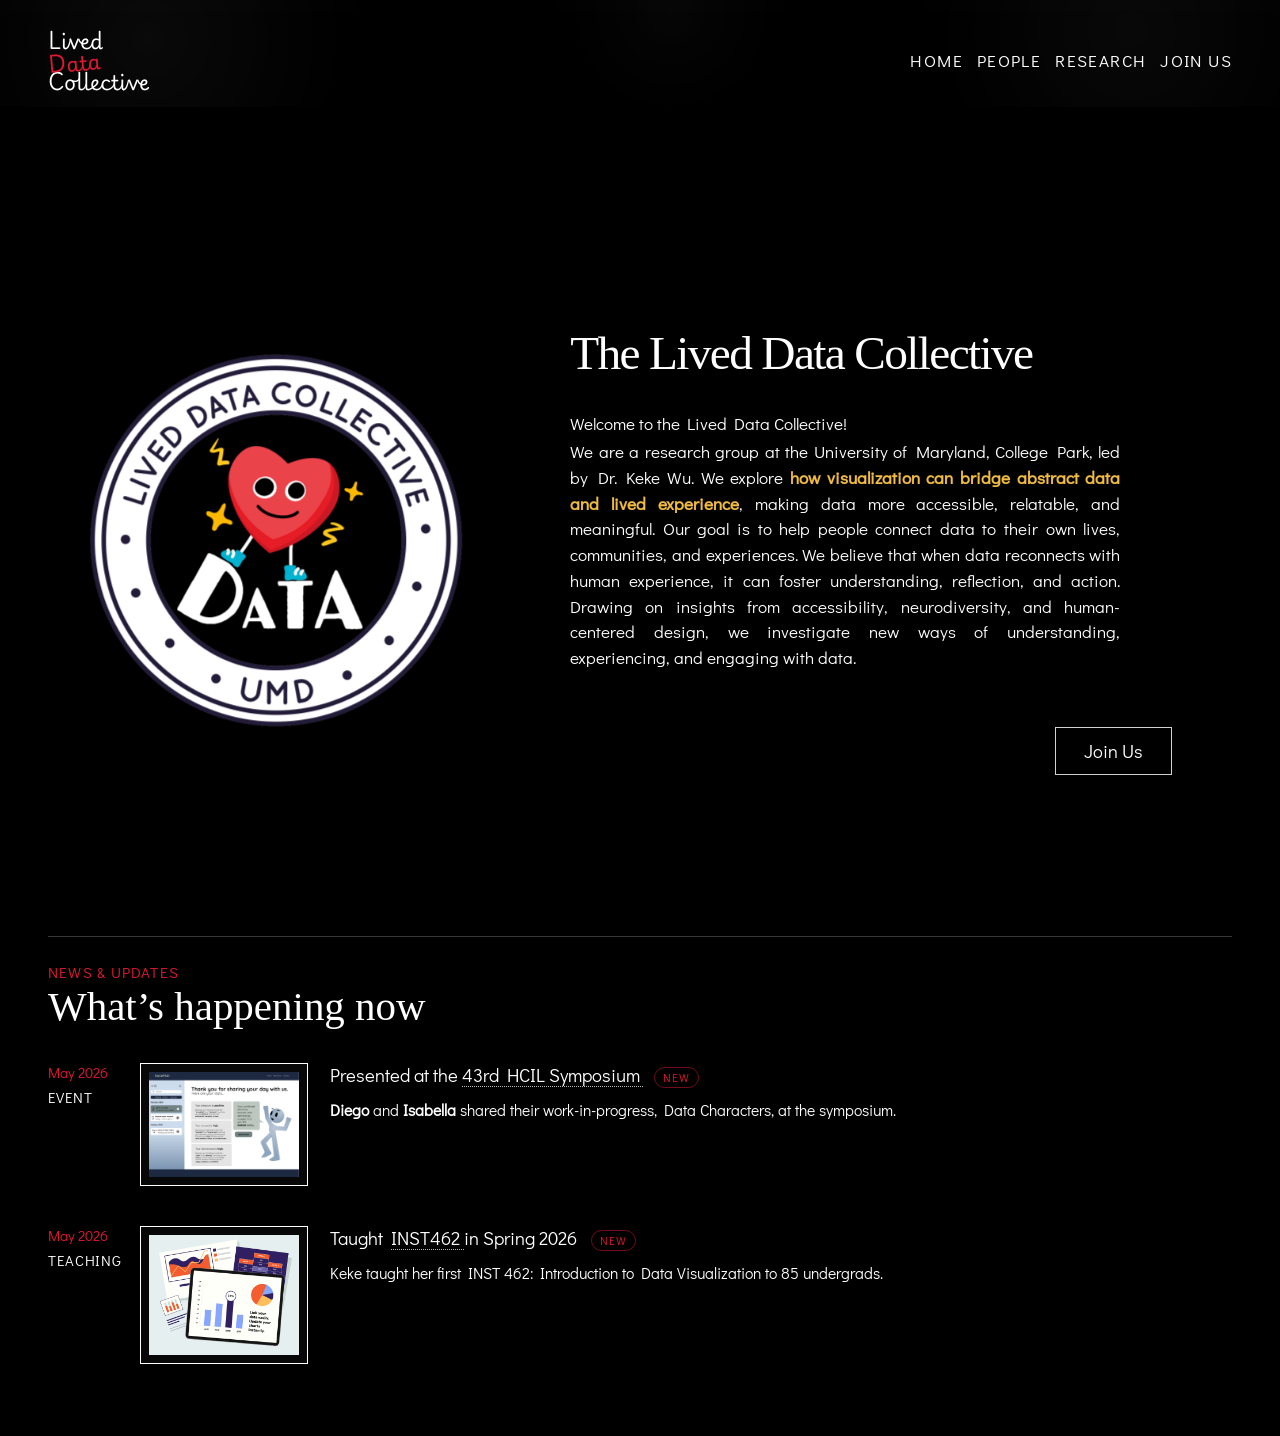
==== commit 397c89ff: "Update language and interaction" ====
--- a/index.html
+++ b/index.html
@@ -17,7 +17,7 @@
     />
     <link rel="stylesheet" href="styles.css" />
   </head>
-  <body>
+  <body class="home-page">
     <div class="page-shell">
       <header class="site-header">
         <div class="brand-lockup">
@@ -49,17 +49,17 @@
             <p class="hero-intro-line hero-reveal hero-reveal-2">Welcome to the Lived Data Collective!</p>
             <p class="hero-text hero-text-wide hero-reveal hero-reveal-3">
               We are a research group at the University of Maryland, College
-              Park, led by Dr. Keke Wu. Our work explores
+              Park, led by Dr. Keke Wu. We explore
               <span class="text-highlight"
                 >how visualization can bridge abstract data and lived
                 experience</span
-              >. We seek to make data more accessible, relatable, and
-              meaningful, helping people connect data to their own lives,
-              communities, and experiences. We believe that when data is
-              grounded in human experience, it can foster understanding,
+              >, making data more accessible, relatable, and meaningful. Our
+              goal is to help people connect data to their own lives,
+              communities, and experiences. We believe that when data
+              reconnects with human experience, it can foster understanding,
               reflection, and action. Drawing on insights from accessibility,
               neurodiversity, and human-centered design, we investigate new
-              ways of understanding, feeling, and engaging with data.
+              ways of understanding, experiencing, and engaging with data.
             </p>
             <div class="hero-actions hero-actions-reference hero-reveal hero-reveal-4" id="join-us">
               <a class="button button-secondary button-outline" href="join-us.html"
--- a/styles.css
+++ b/styles.css
@@ -237,8 +237,8 @@
   height: 1px;
   background: currentColor;
   transform: scaleX(0);
-  transform-origin: left;
-  transition: transform 180ms ease;
+  transform-origin: left center;
+  transition: transform 240ms cubic-bezier(0.22, 1, 0.36, 1);
 }
 
 .site-nav a:hover,
@@ -341,7 +341,7 @@
   margin: 0 0 34px;
   max-width: none;
   font-family: "IM Fell English", Georgia, serif;
-  font-size: clamp(2.5rem, 4.2vw, 3.7rem);
+  font-size: clamp(2.35rem, 3.7vw, 3.45rem);
   line-height: 1.02;
   letter-spacing: -0.035em;
   font-weight: 500;
@@ -359,7 +359,7 @@
   margin: 0 0 2px;
   max-width: 55ch;
   font-family: "Didact Gothic", "Avenir Next", "Segoe UI", sans-serif;
-  font-size: clamp(1.08rem, 1.55vw, 1.3rem);
+  font-size: clamp(1.06rem, 1.34vw, 1.22rem);
   line-height: 1.5;
   color: #ffffff;
   text-align: left;
@@ -387,7 +387,7 @@
 .hero-text-wide {
   max-width: 55ch;
   font-family: "Didact Gothic", "Avenir Next", "Segoe UI", sans-serif;
-  font-size: clamp(1.08rem, 1.55vw, 1.3rem);
+  font-size: clamp(1.06rem, 1.34vw, 1.22rem);
   line-height: 1.5;
   color: #ffffff;
   text-align: justify;
@@ -396,6 +396,29 @@
 
 .hero-text-wide + .hero-text-wide {
   margin-top: 24px;
+}
+
+@media (min-width: 1800px) {
+  .hero {
+    max-width: 1480px;
+    gap: 84px;
+    padding-top: 88px;
+  }
+
+  .hero h1 {
+    font-size: 3.95rem;
+  }
+
+  .hero-intro-line,
+  .hero-text-wide {
+    max-width: 58ch;
+    font-size: 1.34rem;
+    line-height: 1.55;
+  }
+
+  .hero-logo {
+    width: min(29vw, 470px);
+  }
 }
 
 .text-highlight {
@@ -563,7 +586,8 @@
   transition:
     transform 280ms cubic-bezier(0.22, 1, 0.36, 1),
     border-color 280ms ease,
-    background-color 280ms ease;
+    background-color 280ms ease,
+    box-shadow 280ms ease;
 }
 
 .news-media img {
@@ -602,13 +626,17 @@
   text-decoration-color: rgba(255, 255, 255, 0.72);
   text-decoration-thickness: 1px;
   text-underline-offset: 0.24em;
-  transition: color 180ms ease, text-decoration-color 180ms ease;
+  transition:
+    color 220ms ease,
+    text-decoration-color 220ms ease,
+    text-underline-offset 220ms ease;
 }
 
 .news-copy h3 a:hover,
 .news-copy h3 a:focus-visible {
   color: var(--accent);
   text-decoration-color: currentColor;
+  text-underline-offset: 0.3em;
 }
 
 .news-badge {
@@ -649,14 +677,17 @@
   border: 1px solid var(--line);
   font-weight: 500;
   transition:
-    transform 180ms ease,
-    background 180ms ease,
-    border-color 180ms ease;
+    transform 220ms cubic-bezier(0.22, 1, 0.36, 1),
+    background 220ms ease,
+    border-color 220ms ease,
+    color 220ms ease,
+    box-shadow 220ms ease;
 }
 
 .button:hover,
 .button:focus-visible {
-  transform: translateY(-1px);
+  transform: translateY(-2px);
+  box-shadow: 0 10px 22px rgba(0, 0, 0, 0.16);
 }
 
 .button-primary {
@@ -1045,7 +1076,7 @@
 .join-card:focus-within {
   border-color: #f1bc42;
   box-shadow: 0 16px 28px rgba(0, 0, 0, 0.2);
-  transform: translateY(-6px);
+  transform: translateY(-4px) rotate(-0.18deg);
 }
 
 .join-card:hover .join-card-kicker,
@@ -1154,13 +1185,15 @@
   transition:
     border-color 180ms ease,
     background 180ms ease,
-    transform 180ms ease;
+    color 180ms ease,
+    transform 220ms cubic-bezier(0.22, 1, 0.36, 1);
 }
 
 .research-perspective-trigger:hover,
 .research-perspective-trigger:focus-visible {
   border-left-color: rgba(241, 188, 66, 0.92);
-  transform: translateX(2px);
+  color: #f1bc42;
+  transform: translateX(4px);
 }
 
 .research-perspective h2 {
@@ -1293,6 +1326,7 @@
   transition:
     border-color 220ms ease,
     box-shadow 220ms ease,
+    background 220ms ease,
     transform 280ms cubic-bezier(0.22, 1, 0.36, 1);
 }
 
@@ -1351,7 +1385,7 @@
 .research-theme-card:hover,
 .research-theme-card:focus-within {
   box-shadow: 0 18px 34px rgba(0, 0, 0, 0.24);
-  transform: translateY(-3px);
+  transform: translateY(-4px);
 }
 
 .research-theme-card:nth-child(1):hover,
@@ -1525,7 +1559,7 @@
 .people-main {
   max-width: 1380px;
   margin: 0 auto;
-  padding: 150px clamp(20px, 4vw, 48px) 88px;
+  padding: 150px clamp(20px, 4vw, 48px) 310px;
 }
 
 .people-hero {
@@ -1565,14 +1599,13 @@
 .people-directory {
   display: grid;
   grid-template-columns: repeat(4, minmax(0, 1fr));
-  gap: 24px 20px;
-  padding-top: 12px;
+  gap: 172px 20px;
 }
 
 .person-tile {
   display: grid;
   grid-template-columns: 1fr;
-  grid-template-rows: 262px 2.4rem 1.5rem auto;
+  grid-template-rows: 210px 2.4rem 1.5rem auto;
   row-gap: 5px;
   align-items: start;
   padding: 0 0 20px;
@@ -1582,9 +1615,10 @@
   position: relative;
   width: 100%;
   max-width: 210px;
-  height: 262px;
+  height: 210px;
   display: grid;
   place-items: center;
+  justify-self: center;
   border: 1px solid rgba(255, 255, 255, 0.82);
   background:
     radial-gradient(circle at 28% 24%, rgba(255, 255, 255, 0.09), transparent 24%),
@@ -1655,43 +1689,48 @@
   transition: transform 280ms cubic-bezier(0.22, 1, 0.36, 1);
 }
 
-.person-tile:hover .person-portrait,
-.person-tile:focus-within .person-portrait {
+.person-portrait:hover,
+.person-portrait:focus-visible {
   transform: translateY(-4px) rotate(-1.5deg);
   border-color: #ffffff;
   box-shadow: 0 18px 36px rgba(0, 0, 0, 0.22);
 }
 
-.person-tile:hover .person-portrait::before,
-.person-tile:focus-within .person-portrait::before {
+.person-portrait:hover::before,
+.person-portrait:focus-visible::before {
   transform: scale(0.97);
   opacity: 0.92;
 }
 
-.person-tile:hover .person-portrait::after,
-.person-tile:focus-within .person-portrait::after {
+.person-portrait:hover::after,
+.person-portrait:focus-visible::after {
   transform: translate(-6px, 7px) scale(1.08);
 }
 
-.person-tile:hover .person-portrait-mark,
-.person-tile:focus-within .person-portrait-mark {
+.person-portrait:hover .person-portrait-mark,
+.person-portrait:focus-visible .person-portrait-mark {
   transform: rotate(0deg) scale(1.04);
 }
 
-.person-tile:hover .person-portrait-image-base,
-.person-tile:focus-within .person-portrait-image-base {
+.person-portrait-swap:hover .person-portrait-image-base,
+.person-portrait-swap:focus-visible .person-portrait-image-base {
   opacity: 0;
   transform: scale(1.02);
 }
 
-.person-tile:hover .person-portrait-image-hover,
-.person-tile:focus-within .person-portrait-image-hover {
+.person-portrait-swap:hover .person-portrait-image-hover,
+.person-portrait-swap:focus-visible .person-portrait-image-hover {
   opacity: 1;
   transform: scale(1.08);
 }
 
 .person-portrait-keke {
   background: #090909;
+}
+
+.person-portrait-keke .person-portrait-image-base {
+  object-position: center 18%;
+  transform: scale(1);
 }
 
 .person-portrait-diego {
@@ -1700,36 +1739,104 @@
     linear-gradient(160deg, rgba(255, 255, 255, 0.05), rgba(217, 81, 80, 0.13));
 }
 
+.person-portrait-diego .person-portrait-image-base {
+  object-position: center 18%;
+  transform: scale(1.08);
+}
+
+.person-portrait-diego .person-portrait-image-hover {
+  object-position: center 18%;
+  transform: scale(1.12);
+}
+
 .person-portrait-isabella {
   background:
     radial-gradient(circle at 22% 76%, rgba(226, 24, 51, 0.16), transparent 24%),
     linear-gradient(160deg, rgba(255, 255, 255, 0.03), rgba(241, 188, 66, 0.14));
 }
 
+.person-portrait-isabella .person-portrait-image-base {
+  object-position: center 22%;
+  transform: scale(1.08);
+}
+
+.person-portrait-isabella .person-portrait-image-hover {
+  object-position: center 18%;
+  transform: scale(1.18);
+}
+
+.person-portrait-nony {
+  background:
+    radial-gradient(circle at 74% 22%, rgba(241, 188, 66, 0.12), transparent 22%),
+    linear-gradient(160deg, rgba(255, 255, 255, 0.03), rgba(255, 255, 255, 0.01));
+}
+
+.person-portrait-nony .person-portrait-image-base {
+  object-position: 58% 16%;
+  transform: scale(1.18);
+}
+
+.person-portrait-nony .person-portrait-image-hover {
+  object-position: 54% 18%;
+  transform: scale(1.14);
+}
+
+.person-portrait-arran {
+  background:
+    radial-gradient(circle at 72% 24%, rgba(226, 24, 51, 0.14), transparent 22%),
+    linear-gradient(160deg, rgba(255, 255, 255, 0.03), rgba(255, 255, 255, 0.01));
+}
+
+.person-portrait-trisha {
+  background:
+    radial-gradient(circle at 76% 22%, rgba(241, 188, 66, 0.14), transparent 22%),
+    linear-gradient(160deg, rgba(255, 255, 255, 0.03), rgba(255, 255, 255, 0.01));
+}
+
+.person-portrait-trisha .person-portrait-image-base {
+  object-position: center 18%;
+  transform: scale(1.08);
+}
+
+.person-portrait-trisha .person-portrait-image-hover {
+  object-position: center 20%;
+  transform: scale(1.12);
+}
+
+.person-portrait-arran .person-portrait-image-base {
+  object-position: center 18%;
+  transform: scale(1.06);
+}
+
 .person-portrait-placeholder {
   background:
     linear-gradient(160deg, rgba(255, 255, 255, 0.03), rgba(255, 255, 255, 0.01));
 }
 
 .person-tile-copy {
-  display: grid;
-  align-content: start;
-  grid-template-rows: subgrid;
-  grid-row: 2 / span 3;
+  display: flex;
+  flex-direction: column;
+  align-items: flex-start;
+  gap: 5px;
   width: 100%;
   max-width: 210px;
-  justify-self: start;
+  justify-self: center;
+  text-align: left;
 }
 
 .person-tile-copy h2 {
   display: flex;
   align-items: flex-start;
-  margin: 0;
+  justify-content: center;
+  margin: 0;
+  min-height: 2.4rem;
+  width: 100%;
   color: #ffffff;
   font-family: "Didact Gothic", "Avenir Next", "Segoe UI", sans-serif;
   font-size: 1.16rem;
   font-weight: 400;
   line-height: 1.2;
+  text-align: center;
 }
 
 .person-tile-copy h2 a {
@@ -1738,29 +1845,156 @@
   text-decoration-color: rgba(255, 255, 255, 0.72);
   text-decoration-thickness: 1px;
   text-underline-offset: 0.24em;
-  transition: color 180ms ease, text-decoration-color 180ms ease;
+  transition:
+    color 220ms ease,
+    text-decoration-color 220ms ease,
+    text-underline-offset 220ms ease;
 }
 
 .person-tile-copy h2 a:hover,
 .person-tile-copy h2 a:focus-visible {
   color: var(--accent);
   text-decoration-color: currentColor;
+  text-underline-offset: 0.3em;
 }
 
 .person-role {
   margin: 0;
+  min-height: 1.5rem;
+  width: 100%;
   color: var(--accent);
   font-size: 0.82rem;
   letter-spacing: 0.06em;
   text-transform: uppercase;
+  text-align: center;
 }
 
 .person-keywords {
   margin: 0;
   color: #ffffff;
   font-size: clamp(0.98rem, 1.15vw, 1.05rem);
-  line-height: 1.6;
+  line-height: 1.5;
+  text-align: center;
   text-wrap: pretty;
+}
+
+.person-keyword-row {
+  position: relative;
+  display: flex;
+  flex-direction: column;
+  align-items: center;
+  gap: 4px;
+  width: 100%;
+}
+
+.person-bio-details {
+  position: relative;
+  display: inline-block;
+  justify-self: center;
+  margin-top: 0;
+  margin-left: 0;
+}
+
+.person-keyword-row .person-keywords {
+  display: block;
+}
+
+.person-bio-details summary {
+  display: inline-flex;
+  align-items: center;
+  padding: 0;
+  color: rgba(255, 255, 255, 0.7);
+  font-size: 0.88rem;
+  line-height: 1.35;
+  list-style: none;
+  cursor: pointer;
+  text-decoration: underline;
+  text-decoration-style: dotted;
+  text-decoration-color: rgba(255, 255, 255, 0.34);
+  text-decoration-thickness: 1px;
+  text-underline-offset: 0.18em;
+  transition:
+    color 220ms ease,
+    text-decoration-color 220ms ease,
+    text-underline-offset 220ms ease;
+}
+
+.person-bio-details summary::-webkit-details-marker {
+  display: none;
+}
+
+.person-bio-details summary:hover,
+.person-bio-details summary:focus-visible {
+  color: var(--accent);
+  text-decoration-color: currentColor;
+  text-underline-offset: 0.24em;
+}
+
+.person-bio-details[open] summary {
+  color: var(--accent);
+}
+
+.person-bio-details p {
+  position: absolute;
+  top: calc(100% + 10px);
+  left: 0;
+  z-index: 10;
+  width: 280px;
+  margin: 0;
+  padding: 12px 14px;
+  border: 1px solid rgba(255, 255, 255, 0.18);
+  border-radius: 10px;
+  background: rgba(18, 18, 18, 0.96);
+  box-shadow: 0 18px 34px rgba(0, 0, 0, 0.22);
+  color: #ffffff;
+  font-size: 0.98rem;
+  line-height: 1.55;
+  text-wrap: pretty;
+}
+
+.person-tile-bio-right .person-bio-details p {
+  left: 0;
+}
+
+.person-tile-bio-left .person-bio-details p {
+  right: 0;
+  left: auto;
+}
+
+.person-tile-bio-down .person-bio-details p {
+  left: 0;
+}
+
+@media (max-width: 1360px) {
+  .people-directory {
+    grid-template-columns: repeat(3, minmax(0, 1fr));
+    gap: 96px 24px;
+  }
+
+  .person-bio-details p {
+    position: static;
+    width: auto;
+    margin-top: 10px;
+    padding: 0;
+    border: 0;
+    border-radius: 0;
+    background: transparent;
+    box-shadow: none;
+    font-size: clamp(0.98rem, 1.15vw, 1.05rem);
+    line-height: 1.6;
+  }
+}
+
+@media (max-width: 980px) {
+  .people-directory {
+    grid-template-columns: repeat(2, minmax(0, 1fr));
+    gap: 72px 22px;
+  }
+
+  .person-tile {
+    grid-template-rows: auto;
+    row-gap: 6px;
+  }
 }
 
 @media (max-width: 1100px) {
@@ -1797,10 +2031,6 @@
     text-align: left;
   }
 
-  .people-directory {
-    grid-template-columns: repeat(2, minmax(0, 1fr));
-  }
-
   .research-themes {
     grid-template-columns: 1fr;
   }
@@ -1878,7 +2108,7 @@
 
   .people-main {
     padding-top: 154px;
-    padding-bottom: 64px;
+    padding-bottom: 202px;
   }
 
   .research-main {
@@ -1913,8 +2143,9 @@
 
   .people-directory {
     grid-template-columns: 1fr;
-    gap: 18px;
-  }
+    gap: 44px;
+  }
+
 
   .research-theme-card {
     grid-template-columns: 1fr;
@@ -1924,6 +2155,10 @@
     margin-right: 0;
   }
 
+  .research-theme-card:nth-child(3) {
+    grid-template-columns: 1fr;
+  }
+
   .research-question-list p {
     white-space: normal;
   }
@@ -1945,13 +2180,55 @@
   }
 
   .person-tile {
-    grid-template-rows: 240px 2.2rem 1.35rem auto;
-    padding-bottom: 20px;
+    grid-template-rows: auto;
+    row-gap: 4px;
+    padding-bottom: 12px;
   }
 
   .person-portrait {
-    max-width: 220px;
-    height: 240px;
+    max-width: 196px;
+    height: 196px;
+  }
+
+  .person-tile-copy {
+    max-width: 196px;
+    gap: 4px;
+  }
+
+  .person-tile-copy h2 {
+    min-height: 2.05rem;
+    font-size: 1.08rem;
+  }
+
+  .person-role {
+    min-height: 1.25rem;
+    font-size: 0.76rem;
+  }
+
+  .person-keywords {
+    font-size: 0.96rem;
+    line-height: 1.45;
+  }
+
+  .person-keyword-row {
+    gap: 6px;
+  }
+
+  .person-bio-details summary {
+    font-size: 0.84rem;
+  }
+
+  .person-bio-details p {
+    position: static;
+    width: auto;
+    margin-top: 10px;
+    padding: 0;
+    border: 0;
+    border-radius: 0;
+    background: transparent;
+    box-shadow: none;
+    font-size: clamp(0.98rem, 1.15vw, 1.05rem);
+    line-height: 1.6;
   }
 
   .brand-lockup {
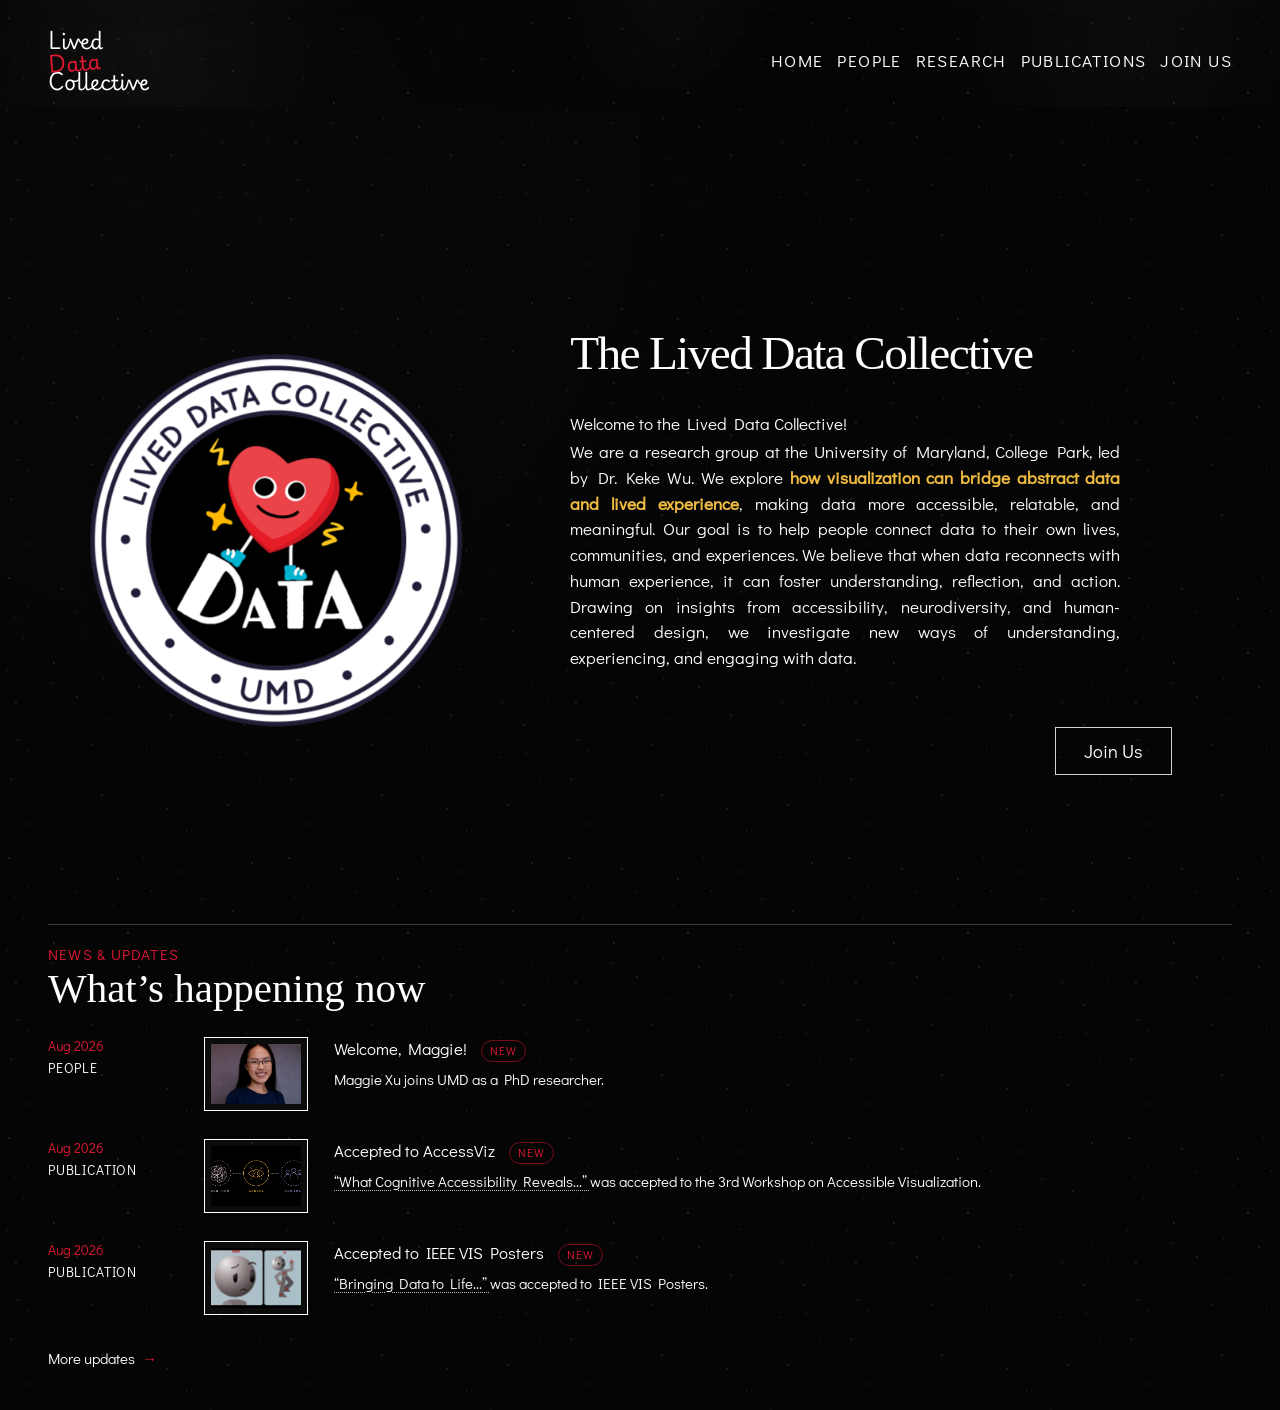
==== commit 4d0c681d: "Update pubs and news" ====
--- a/index.html
+++ b/index.html
@@ -31,6 +31,7 @@
           <a href="index.html">Home</a>
           <a href="people.html">People</a>
           <a href="research.html">Research</a>
+          <a href="publications.html">Publications</a>
           <a href="join-us.html">Join Us</a>
         </nav>
       </header>
@@ -78,64 +79,82 @@
             <div class="news-list">
               <article class="news-item scroll-reveal scroll-reveal-delay-1">
                 <div class="news-meta">
-                  <p class="news-date">May 2026</p>
-                  <p class="news-type">Event</p>
+                  <p class="news-date">Aug 2026</p>
+                  <p class="news-type">People</p>
                 </div>
                 <div class="news-media">
                   <img
-                    src="data-character.png"
-                    alt="Data Characters project interface and character"
+                    src="maggie-xu.png"
+                    alt="Portrait of Maggie Xu"
+                  />
+                </div>
+                <div class="news-copy">
+                  <h3>Welcome, Maggie! <span class="news-badge">New</span></h3>
+                  <p>Maggie Xu joins UMD as a PhD researcher.</p>
+                </div>
+              </article>
+              <article class="news-item scroll-reveal scroll-reveal-delay-1">
+                <div class="news-meta">
+                  <p class="news-date">Aug 2026</p>
+                  <p class="news-type">Publication</p>
+                </div>
+                <div class="news-media">
+                  <img
+                    src="assets/cognitive-accessibility-lenses-black.png"
+                    alt="Diagram connecting cognition, access, and audience"
                   />
                 </div>
                 <div class="news-copy">
                   <h3>
-                    Presented at the
+                    Accepted to AccessViz
+                    <span class="news-badge">New</span>
+                  </h3>
+                  <p>
                     <a
-                      href="https://hcil.umd.edu/hcil-symposium-2026/"
+                      class="news-paper-link"
+                      href="https://arxiv.org/pdf/2608.17039"
                       target="_blank"
                       rel="noreferrer"
                     >
-                      43rd HCIL Symposium
+                      “What Cognitive Accessibility Reveals...”
                     </a>
-                    <span class="news-badge">New</span>
-                  </h3>
-                  <p>
-                    <span class="news-name">Diego</span> and
-                    <span class="news-name">Isabella</span> shared their
-                    work-in-progress, Data Characters, at the symposium.
+                    was accepted to the 3rd Workshop on Accessible
+                    Visualization.
                   </p>
                 </div>
               </article>
               <article class="news-item scroll-reveal scroll-reveal-delay-1">
                 <div class="news-meta">
-                  <p class="news-date">May 2026</p>
-                  <p class="news-type">Teaching</p>
+                  <p class="news-date">Aug 2026</p>
+                  <p class="news-type">Publication</p>
                 </div>
                 <div class="news-media">
                   <img
-                    src="inst462.gif"
-                    alt="Animated data visualization graphic for INST 462"
+                    src="assets/bringing-data-to-life-thumbnail-black-cropped.png"
+                    alt="Artwork from Bringing Data to Life: Designing Data Characters for the Emotional Self"
                   />
                 </div>
                 <div class="news-copy">
                   <h3>
-                    Taught
+                    Accepted to IEEE VIS Posters
+                    <span class="news-badge">New</span>
+                  </h3>
+                  <p>
                     <a
-                      href="https://keke728.github.io/INST462/"
+                      class="news-paper-link"
+                      href="https://arxiv.org/pdf/2608.28780"
                       target="_blank"
                       rel="noreferrer"
                     >
-                      INST462
+                      “Bringing Data to Life...”
                     </a>
-                    in Spring 2026
-                    <span class="news-badge">New</span>
-                  </h3>
-                  <p>
-                    Keke taught her first INST 462: Introduction to Data
-                    Visualization to 85 undergrads.
+                    was accepted to IEEE VIS Posters.
                   </p>
                 </div>
               </article>
+            </div>
+            <div class="news-archive-link-wrap">
+              <a class="news-archive-link" href="news-archive.html">More updates</a>
             </div>
           </div>
         </section>
@@ -143,6 +162,7 @@
 
     </div>
 
-    <script src="script.js"></script>
+    <script src="scripts/shared.js"></script>
+    <script src="scripts/home.js"></script>
   </body>
 </html>
--- a/styles.css
+++ b/styles.css
@@ -1,6 +1,11 @@
+/* --------------------------------------------------------------------------
+   Shared foundations: tokens, typography, header, navigation, and motion.
+   Page-specific sections follow in the order they appear in the site.
+   -------------------------------------------------------------------------- */
+
 :root {
-  --bg: #000000;
-  --paper: #000000;
+  --bg: #050505;
+  --paper: #050505;
   --ink: #ffffff;
   --muted: rgba(255, 255, 255, 0.76);
   --line: rgba(255, 255, 255, 0.1);
@@ -15,6 +20,11 @@
   box-sizing: border-box;
 }
 
+img {
+  -webkit-user-drag: none;
+  user-select: none;
+}
+
 html {
   scroll-behavior: smooth;
 }
@@ -38,16 +48,17 @@
   width: 100%;
   min-height: 100vh;
   margin: 0;
-  background: #000000;
+  background-color: var(--bg);
+  background-image:
+    radial-gradient(circle at 15% 12%, rgba(255, 255, 255, 0.012), transparent 38%),
+    url("assets/print-grain.svg");
+  background-repeat: no-repeat, repeat;
+  background-size: 100% 100%, 280px 280px;
   overflow-x: hidden;
 }
 
 .page-shell::before {
-  content: "";
-  position: absolute;
-  inset: 0;
-  pointer-events: none;
-  background: none;
+  content: none;
 }
 
 .site-header,
@@ -419,6 +430,7 @@
   .hero-logo {
     width: min(29vw, 470px);
   }
+
 }
 
 .text-highlight {
@@ -501,12 +513,12 @@
 .news-section {
   max-width: 1380px;
   margin: 0 auto;
-  padding: 56px clamp(20px, 4vw, 48px) 80px;
+  padding: 44px clamp(20px, 4vw, 48px) 64px;
 }
 
 .news-shell {
   position: relative;
-  padding-top: 26px;
+  padding-top: 20px;
 }
 
 .news-shell::before {
@@ -522,7 +534,7 @@
 .news-heading {
   display: grid;
   gap: 4px;
-  margin-bottom: 26px;
+  margin-bottom: 20px;
 }
 
 .news-kicker {
@@ -545,76 +557,88 @@
 .news-list {
   display: grid;
   grid-template-columns: 1fr;
+  gap: 10px;
+}
+
+.news-item {
+  display: grid;
+  grid-template-columns: 140px 104px minmax(0, 1fr);
   gap: 16px;
-}
-
-.news-item {
-  display: grid;
-  grid-template-columns: 80px 168px minmax(0, 1fr);
-  gap: 12px;
   align-items: start;
-  padding: 10px 0 14px;
+  padding: 8px 0 10px;
 }
 
 .news-meta {
   display: grid;
-  gap: 6px;
+  gap: 4px;
 }
 
 .news-date {
   margin: 0;
   color: var(--accent);
-  font-size: 0.92rem;
+  font-size: 0.86rem;
 }
 
 .news-type {
   margin: 0;
   color: #ffffff;
-  font-size: 0.92rem;
+  font-size: 0.86rem;
   text-transform: uppercase;
   letter-spacing: 0.06em;
 }
 
 .news-media {
-  width: 168px;
-  min-height: 108px;
-  display: grid;
-  place-items: center;
-  padding: 8px;
+  width: 104px;
+  height: 74px;
+  min-height: 74px;
+  display: flex;
+  align-items: center;
+  justify-content: center;
+  padding: 0;
+  position: relative;
+  overflow: hidden;
   border: 1px solid #ffffff;
   background: rgba(255, 255, 255, 0.03);
-  transition:
-    transform 280ms cubic-bezier(0.22, 1, 0.36, 1),
-    border-color 280ms ease,
-    background-color 280ms ease,
-    box-shadow 280ms ease;
+  transition: transform 220ms cubic-bezier(0.22, 1, 0.36, 1);
 }
 
 .news-media img {
   display: block;
-  width: 100%;
-  height: auto;
+  width: calc(100% - 12px);
+  height: calc(100% - 12px);
+  object-fit: cover;
+  object-position: center;
+  filter: saturate(0.78) contrast(1.08) brightness(0.9);
   transition:
+    filter 280ms ease,
     transform 280ms cubic-bezier(0.22, 1, 0.36, 1),
     box-shadow 280ms ease;
 }
 
+/* A restrained ink wash makes source photos feel part of the site's palette. */
+.news-media::after {
+  content: "";
+  position: absolute;
+  inset: 6px;
+  pointer-events: none;
+  background: linear-gradient(135deg, rgba(226, 24, 51, 0.17), rgba(0, 0, 0, 0.08));
+  mix-blend-mode: soft-light;
+}
+
 .news-media:hover {
-  transform: translateY(-2px);
-  border-color: #ffffff;
-  background: rgba(255, 255, 255, 0.05);
-  box-shadow: inset 0 0 0 2px #ffffff;
+  transform: translateY(-3px);
 }
 
 .news-media:hover img {
-  transform: scale(1.02);
-  box-shadow: 0 10px 24px rgba(0, 0, 0, 0.18);
+  transform: scale(1.035);
+  filter: saturate(0.9) contrast(1.08) brightness(0.94);
+  box-shadow: none;
 }
 
 .news-copy h3 {
-  margin: 0 0 10px;
+  margin: 0 0 6px;
   font-family: "Didact Gothic", "Avenir Next", "Segoe UI", sans-serif;
-  font-size: 1.16rem;
+  font-size: 1.05rem;
   font-weight: 400;
   line-height: 1.35;
 }
@@ -659,12 +683,182 @@
 .news-copy p {
   margin: 0;
   color: #ffffff;
-  font-size: clamp(0.98rem, 1.15vw, 1.05rem);
-  line-height: 1.6;
+  font-size: clamp(0.94rem, 1.1vw, 1rem);
+  line-height: 1.5;
 }
 
 .news-name {
   font-weight: 600;
+}
+
+.news-paper-link {
+  color: #ffffff;
+  text-decoration: underline;
+  text-decoration-style: dotted;
+  text-decoration-color: rgba(255, 255, 255, 0.72);
+  text-decoration-thickness: 1px;
+  text-underline-offset: 0.2em;
+  transition: color 180ms ease, text-decoration-color 180ms ease;
+}
+
+.news-paper-link:hover,
+.news-paper-link:focus-visible {
+  color: var(--accent);
+  text-decoration-color: currentColor;
+  outline: none;
+}
+
+.news-archive {
+  margin-top: 30px;
+  padding-top: 18px;
+  border-top: 1px solid rgba(255, 255, 255, 0.22);
+}
+
+.news-archive-link-wrap {
+  margin-top: 22px;
+}
+
+.news-archive-link {
+  display: inline-flex;
+  align-items: center;
+  gap: 7px;
+  color: var(--accent-soft);
+  font-size: 0.94rem;
+  text-decoration: none;
+}
+
+.news-archive-link::after {
+  content: "→";
+  color: var(--accent);
+  animation: archive-arrow-pulse 0.9s ease-in-out infinite;
+  transition: transform 180ms ease;
+}
+
+.news-archive-link:hover,
+.news-archive-link:focus-visible {
+  color: var(--accent);
+  outline: none;
+}
+
+.news-archive-link:hover::after,
+.news-archive-link:focus-visible::after {
+  transform: translateX(3px);
+  animation-play-state: paused;
+}
+
+@keyframes archive-arrow-pulse {
+  0%,
+  100% {
+    opacity: 0.55;
+    transform: translateX(0);
+  }
+
+  50% {
+    opacity: 1;
+    transform: translateX(4px);
+  }
+}
+
+.news-archive-main {
+  min-height: 100vh;
+  padding-top: 140px;
+}
+
+.news-archive-page .news-archive-period + .news-archive-period {
+  margin-top: 30px;
+}
+
+.news-archive-heading {
+  display: inline-block;
+  margin: 0;
+  padding-left: 12px;
+  border-left: 3px solid var(--accent-soft);
+  cursor: pointer;
+  font-family: "Didact Gothic", "Avenir Next", "Segoe UI", sans-serif;
+  font-size: 0.9rem;
+  font-weight: 400;
+  letter-spacing: 0.09em;
+  line-height: 1.5;
+  text-transform: uppercase;
+  list-style: none;
+  transition: border-color 180ms ease, color 180ms ease;
+}
+
+.news-archive-heading::-webkit-details-marker {
+  display: none;
+}
+
+.news-archive-heading::after {
+  content: "+";
+  display: inline-block;
+  margin-left: 8px;
+  color: var(--accent);
+  font-size: 1.15em;
+  line-height: 1;
+  transition: transform 180ms ease;
+}
+
+.news-archive[open] .news-archive-heading::after {
+  transform: rotate(45deg);
+}
+
+.news-archive-heading:hover,
+.news-archive-heading:focus-visible {
+  border-left-color: var(--accent);
+  color: #ffffff;
+  outline: none;
+}
+
+.news-archive-content {
+  display: grid;
+  gap: 20px;
+  padding-top: 18px;
+}
+
+.news-archive-period {
+  display: grid;
+  gap: 4px;
+}
+
+.news-archive-date {
+  margin: 0;
+  color: var(--accent);
+  font-size: 0.86rem;
+}
+
+.news-archive .news-item {
+  padding-top: 2px;
+}
+
+.news-toggle {
+  display: inline-flex;
+  align-items: center;
+  gap: 8px;
+  margin-top: 12px;
+  padding: 0;
+  border: 2px solid rgba(255, 255, 255, 0.88);
+  color: var(--ink);
+  background: transparent;
+  font: inherit;
+  font-size: 0.95rem;
+  cursor: pointer;
+}
+
+.news-toggle::after {
+  content: "+";
+  color: var(--accent);
+  font-size: 1.2em;
+  line-height: 1;
+  transition: transform 180ms ease;
+}
+
+.news-toggle[aria-expanded="true"]::after {
+  transform: rotate(45deg);
+}
+
+.news-toggle:hover,
+.news-toggle:focus-visible {
+  color: var(--accent);
 }
 
 .button {
@@ -978,6 +1172,7 @@
 }
 
 .join-hero-figure {
+  position: relative;
   display: flex;
   justify-self: end;
   justify-content: center;
@@ -994,6 +1189,8 @@
   aspect-ratio: 1;
   height: auto;
   display: block;
+  position: relative;
+  z-index: 1;
   padding: 14px;
   border-radius: 50%;
   background: rgba(255, 255, 255, 0.07);
@@ -1131,6 +1328,720 @@
   margin: 0 auto;
   padding: 150px clamp(20px, 4vw, 48px) 88px;
 }
+
+.publications-main {
+  max-width: 1380px;
+  min-height: 100vh;
+  margin: 0 auto;
+  padding: 150px clamp(20px, 4vw, 48px) 88px;
+}
+
+.publications-hero {
+  max-width: 780px;
+  margin: 0 auto 84px;
+  text-align: center;
+}
+
+.publications-hero h1 {
+  margin: 0 0 10px;
+  font-family: "IM Fell English", Georgia, serif;
+  font-size: clamp(1.9rem, 3.2vw, 2.8rem);
+  font-weight: 500;
+  line-height: 1;
+}
+
+.publications-intro {
+  max-width: 58ch;
+  margin: 0 auto;
+  color: #ffffff;
+  font-size: clamp(1.04rem, 1.35vw, 1.16rem);
+  line-height: 1.5;
+}
+
+.publication-archive {
+  width: min(100%, 1100px);
+  margin: 0 auto;
+}
+
+.sr-only {
+  position: absolute;
+  width: 1px;
+  height: 1px;
+  padding: 0;
+  margin: -1px;
+  overflow: hidden;
+  clip: rect(0, 0, 0, 0);
+  white-space: nowrap;
+  border: 0;
+}
+
+.publication-filter-bar {
+  display: flex;
+  flex-wrap: wrap;
+  align-items: center;
+  gap: 9px;
+  margin: 0 0 72px;
+}
+
+.publication-collection .publication-filter-bar {
+  margin-bottom: 30px;
+}
+
+.publication-filter-control {
+  position: relative;
+}
+
+.publication-filter-trigger,
+.publication-filter-reset {
+  min-height: 34px;
+  padding: 6px 10px;
+  border: 1px solid rgba(255, 255, 255, 0.34);
+  border-radius: 0;
+  color: rgba(255, 255, 255, 0.86);
+  background: transparent;
+  font: inherit;
+  font-size: 0.88rem;
+  transition: border-color 160ms ease, box-shadow 160ms ease, color 160ms ease;
+}
+
+.publication-filter-trigger {
+  cursor: pointer;
+}
+
+.publication-filter-trigger::after {
+  content: "+";
+  display: inline-block;
+  margin-left: 8px;
+  color: rgba(255, 255, 255, 0.52);
+  transition: color 160ms ease, transform 160ms ease;
+}
+
+.publication-filter-control.is-open .publication-filter-trigger::after {
+  color: #ffffff;
+  transform: rotate(45deg);
+}
+
+.publication-filter-trigger.is-filtered {
+  border-color: #ffffff;
+  color: #ffffff;
+  font-weight: 800;
+  -webkit-text-stroke: 0.2px currentColor;
+}
+
+.publication-filter-trigger:hover,
+.publication-filter-trigger:focus-visible,
+.publication-filter-control.is-open .publication-filter-trigger {
+  font-weight: 700;
+  -webkit-text-stroke: 0.15px currentColor;
+}
+
+.publication-filter-reset {
+  margin-left: 4px;
+  border-color: transparent;
+  color: rgba(255, 255, 255, 0.62);
+  cursor: pointer;
+}
+
+.publication-filter-reset.has-active-filters {
+  color: #ffffff;
+  font-weight: 800;
+  -webkit-text-stroke: 0.2px currentColor;
+}
+
+.publication-filter-trigger:hover,
+.publication-filter-trigger:focus-visible,
+.publication-filter-control.is-open .publication-filter-trigger,
+.publication-filter-reset:hover,
+.publication-filter-reset:focus-visible {
+  border-color: #ffffff;
+  color: #ffffff;
+  outline: none;
+}
+
+.publication-filter-menu {
+  position: absolute;
+  z-index: 30;
+  top: calc(100% + 7px);
+  left: 0;
+  display: grid;
+  width: max-content;
+  min-width: 100%;
+  max-width: 180px;
+  padding: 7px;
+  border: 1px solid rgba(255, 255, 255, 0.22);
+  border-top: 2px solid #ffffff;
+  background: #151515;
+  box-shadow: 0 16px 30px rgba(0, 0, 0, 0.45);
+  opacity: 0;
+  visibility: hidden;
+  pointer-events: none;
+  transform: translateY(-4px);
+  transition: opacity 160ms ease, transform 160ms ease, visibility 0s linear 160ms;
+}
+
+.publication-filter-control.is-open .publication-filter-menu {
+  opacity: 1;
+  visibility: visible;
+  pointer-events: auto;
+  transform: translateY(0);
+  transition-delay: 0s;
+}
+
+.publication-filter-option {
+  padding: 8px 9px;
+  border: 0;
+  color: rgba(255, 255, 255, 0.74);
+  background: transparent;
+  font: inherit;
+  font-size: 0.86rem;
+  text-align: left;
+  white-space: nowrap;
+  cursor: pointer;
+}
+
+.publication-filter-option:hover,
+.publication-filter-option:focus-visible {
+  color: #ffffff;
+  outline: none;
+}
+
+.publication-filter-option.is-selected {
+  color: #ffffff;
+  font-weight: 800;
+  -webkit-text-stroke: 0.2px currentColor;
+}
+
+.publication-section-heading {
+  display: inline-flex;
+  align-items: center;
+  min-height: 0;
+  margin: 0;
+  padding: 10px 14px 10px 16px;
+  border: 0;
+  border-left: 2px solid rgba(241, 188, 66, 0.72);
+  background:
+    radial-gradient(circle at 12% 22%, rgba(241, 188, 66, 0.08), transparent 24%),
+    linear-gradient(180deg, rgba(255, 255, 255, 0.025), rgba(255, 255, 255, 0.01));
+  color: #fff;
+  font-family: "Didact Gothic", "Avenir Next", "Segoe UI", sans-serif;
+  font-size: 0.98rem;
+  font-weight: 400;
+  line-height: 1.15;
+  letter-spacing: 0.12em;
+  text-transform: uppercase;
+  transition:
+    border-color 180ms ease,
+    background 180ms ease,
+    color 180ms ease,
+    transform 220ms cubic-bezier(0.22, 1, 0.36, 1);
+}
+
+.publication-section-heading::before {
+  content: none;
+}
+
+.publication-section-heading:hover {
+  transform: translateX(4px);
+}
+
+.publication-feature-heading-row,
+.publication-collection > .publication-section-heading {
+  margin-bottom: 14px;
+}
+
+.publication-feature {
+  width: min(100%, 540px);
+  margin: 0 auto 100px;
+}
+
+.publication-feature .publication-section-heading {
+  color: #fff;
+}
+
+.publication-feature-heading-row {
+  display: flex;
+  align-items: center;
+  justify-content: space-between;
+  gap: 16px;
+}
+
+.publication-feature-controls {
+  display: inline-flex;
+  align-items: center;
+  gap: 7px;
+}
+
+.publication-carousel-dot {
+  width: 7px;
+  height: 7px;
+  padding: 0;
+  border-radius: 50%;
+  border: 0;
+  background: rgba(255, 255, 255, 0.34);
+  cursor: pointer;
+  transition: background 220ms ease, transform 220ms ease;
+}
+
+.publication-carousel-dot.is-active {
+  background: #ffd200;
+  transform: scale(1.25);
+}
+
+.publication-feature-position {
+  margin: 0;
+}
+
+/* A fixed stage keeps All Work still while featured items change. */
+#featured-publication {
+  position: relative;
+  min-height: 222px;
+  overflow: hidden;
+}
+
+#featured-publication > .publication-card {
+  position: absolute;
+  inset: 0;
+  width: 100%;
+  min-height: 100%;
+  will-change: transform, opacity;
+}
+
+#featured-publication > .publication-card.is-leaving {
+  pointer-events: none;
+}
+
+#featured-publication > .publication-card.is-entering-from-right {
+  animation: publication-swipe-in-from-right 260ms cubic-bezier(0.16, 1, 0.3, 1) both;
+}
+
+#featured-publication > .publication-card.is-entering-from-left {
+  animation: publication-swipe-in-from-left 260ms cubic-bezier(0.16, 1, 0.3, 1) both;
+}
+
+#featured-publication > .publication-card.is-leaving-to-left {
+  animation: publication-swipe-out-to-left 260ms cubic-bezier(0.16, 1, 0.3, 1) both;
+}
+
+#featured-publication > .publication-card.is-leaving-to-right {
+  animation: publication-swipe-out-to-right 260ms cubic-bezier(0.16, 1, 0.3, 1) both;
+}
+
+@keyframes publication-swipe-in-from-right {
+  from { transform: translateX(100%); }
+  to { transform: translateX(0); }
+}
+
+@keyframes publication-swipe-in-from-left {
+  from { transform: translateX(-100%); }
+  to { transform: translateX(0); }
+}
+
+@keyframes publication-swipe-out-to-left {
+  from { transform: translateX(0); }
+  to { transform: translateX(-100%); }
+}
+
+@keyframes publication-swipe-out-to-right {
+  from { transform: translateX(0); }
+  to { transform: translateX(100%); }
+}
+
+.publication-card {
+  display: flex;
+  min-width: 0;
+  color: inherit;
+  background: rgba(255, 255, 255, 0.012);
+  transition: border-color 180ms ease, background 180ms ease, transform 180ms ease;
+}
+
+.publication-card:hover,
+.publication-card:focus-within {
+  border-color: rgba(255, 255, 255, 0.68);
+  background: rgba(255, 255, 255, 0.028);
+  transform: translateY(-3px);
+}
+
+.publication-card-featured:hover,
+.publication-card-featured:focus-within {
+  background: transparent;
+}
+
+.publication-card-featured {
+  display: grid;
+  grid-template-columns: minmax(0, 1fr) minmax(0, 1fr);
+  background: transparent;
+  transition: none;
+}
+
+.publication-card-featured:hover,
+.publication-card-featured:focus-within {
+  border-color: rgba(255, 255, 255, 0.22);
+  transform: none;
+}
+
+.publication-card-featured .publication-thumbnail {
+  min-height: 108px;
+  background: #000000;
+}
+
+.publication-card-featured .publication-thumbnail img {
+  transform: scale(var(--featured-thumbnail-scale, 0.84));
+}
+
+.publication-card-featured .publication-card-copy {
+  padding: 10px 12px;
+  border-left: 1px solid rgba(255, 255, 255, 0.3);
+}
+
+.publication-card-featured .publication-card-primary {
+  transform: translateY(10px);
+}
+
+.publication-card.publication-card-featured h3 {
+  margin-top: 12px;
+  margin-bottom: 10px;
+  font-size: clamp(0.9rem, 1.05vw, 1.05rem);
+  line-height: 1.15;
+}
+
+.publication-card-featured .publication-card-summary {
+  display: none;
+}
+
+.publication-card-featured .publication-card-meta {
+  font-size: 0.76rem;
+}
+
+.publication-card-featured .publication-card-authors {
+  font-size: 0.8rem;
+}
+
+.publication-thumbnail {
+  position: relative;
+  min-height: 242px;
+  overflow: hidden;
+  background: rgba(255, 255, 255, 0.035);
+}
+
+.publication-thumbnail::after {
+  content: "Visual documentation forthcoming";
+  position: absolute;
+  top: 50%;
+  left: 50%;
+  width: max-content;
+  color: rgba(255, 255, 255, 0.38);
+  font-size: 0.68rem;
+  letter-spacing: 0.08em;
+  text-transform: uppercase;
+  transform: translate(-50%, -50%);
+}
+
+.publication-thumbnail img {
+  position: absolute;
+  inset: 0;
+  width: 100%;
+  height: 100%;
+  object-fit: cover;
+}
+
+.publication-thumbnail:has(img)::after {
+  display: none;
+}
+
+.publication-thumbnail.is-contained {
+  background: #ffffff;
+}
+
+.publication-thumbnail.is-dark-contained {
+  background: #000000;
+}
+
+.publication-thumbnail.is-contained img {
+  object-fit: contain;
+}
+
+.publication-thumbnail.is-cover img {
+  object-fit: cover;
+}
+
+.publication-card-featured .publication-thumbnail.is-contained img {
+  /* Keep explanatory figures comfortably framed within the feature panel. */
+  transform: scale(var(--featured-thumbnail-scale, 0.54));
+}
+
+.publication-card-featured .publication-thumbnail.is-dark-contained img {
+  transform: scale(var(--featured-thumbnail-scale, 0.9));
+}
+
+/* Archive cards can give diagrams a little more visual presence. */
+.publication-grid .publication-thumbnail.is-contained img {
+  transform: translateY(var(--archive-thumbnail-offset-y, 0)) scale(var(--archive-thumbnail-scale, 1.14));
+}
+
+.publication-card-copy {
+  display: flex;
+  min-width: 0;
+  padding: clamp(22px, 4vw, 42px);
+  flex-direction: column;
+  justify-content: space-between;
+}
+
+.publication-card-primary {
+  min-width: 0;
+}
+
+.publication-card-meta {
+  display: flex;
+  flex-wrap: wrap;
+  gap: 8px 14px;
+  justify-content: center;
+  margin: 0;
+  color: rgba(255, 255, 255, 0.64);
+  font-size: 0.84rem;
+}
+
+.publication-type-tag {
+  color: var(--accent);
+  letter-spacing: 0.08em;
+  text-transform: uppercase;
+}
+
+.publication-card h3 {
+  margin: 24px 0 16px;
+  color: #ffffff;
+  font-family: "Didact Gothic", "Avenir Next", "Segoe UI", sans-serif;
+  font-size: clamp(1.12rem, 1.4vw, 1.35rem);
+  font-weight: 400;
+  line-height: 1.18;
+  text-align: center;
+}
+
+.publication-title-link {
+  color: inherit;
+  text-decoration: none;
+  transition: color 180ms ease;
+}
+
+.publication-title-link:hover,
+.publication-title-link:focus-visible {
+  color: var(--accent);
+  outline: none;
+}
+
+.publication-card-authors {
+  margin: 0;
+  padding-top: 2px;
+  color: rgba(255, 255, 255, 0.66);
+  font-size: clamp(0.8rem, 1.25vw, 0.9rem);
+  line-height: 1.45;
+  text-align: center;
+}
+
+.publication-author-lab-member {
+  color: #ffffff;
+  font-weight: 700;
+}
+
+.publication-title-phrase {
+  white-space: nowrap;
+}
+
+.publication-card-summary {
+  margin: 0;
+  padding-top: 17px;
+  color: rgba(255, 255, 255, 0.82);
+  font-size: 1rem;
+  line-height: 1.5;
+}
+
+.publication-card-footer {
+  display: grid;
+  gap: 12px;
+  justify-items: center;
+  margin-top: 24px;
+}
+
+.publication-resource-links {
+  display: inline-flex;
+  flex: 0 0 auto;
+  gap: 7px;
+  justify-self: center;
+}
+
+.publication-resource-link {
+  display: inline-grid;
+  width: 30px;
+  height: 30px;
+  place-items: center;
+  border: 1px solid rgba(255, 255, 255, 0.35);
+  border-radius: 50%;
+  color: rgba(255, 255, 255, 0.82);
+  transition: border-color 180ms ease, color 180ms ease, transform 180ms ease;
+}
+
+.publication-resource-link:not(.is-pending) {
+  border-color: rgba(255, 210, 0, 0.62);
+  color: #ffd200;
+}
+
+.publication-resource-link svg {
+  width: 15px;
+  height: 15px;
+  fill: none;
+  stroke: currentColor;
+  stroke-linecap: round;
+  stroke-linejoin: round;
+  stroke-width: 1.7;
+}
+
+.publication-resource-link:hover,
+.publication-resource-link:focus-visible {
+  border-color: #ffd200;
+  background: #ffd200;
+  color: #000000;
+  outline: none;
+  transform: translateY(-1px);
+}
+
+.publication-resource-link.is-pending {
+  opacity: 0.38;
+}
+
+.publication-resource-link.is-empty {
+  visibility: hidden;
+  pointer-events: none;
+}
+
+.publication-grid {
+  --publication-card-line: rgba(255, 255, 255, 0.34);
+  display: grid;
+  grid-template-columns: minmax(0, 940px);
+  justify-content: start;
+  gap: 16px;
+  margin-top: 20px;
+}
+
+.publication-grid .publication-card {
+  border: 1px solid var(--publication-card-line);
+  border-radius: 0;
+  display: grid;
+  grid-template-columns: clamp(200px, 21vw, 230px) minmax(0, 1fr);
+  min-height: 0;
+  overflow: hidden;
+  background: linear-gradient(180deg, #171717 0%, #0b0b0b 100%);
+  box-shadow: 0 16px 32px rgba(0, 0, 0, 0.42), inset 0 1px 0 rgba(255, 255, 255, 0.045);
+  transition: transform 150ms cubic-bezier(0.22, 1, 0.36, 1);
+}
+
+/* Archive cards lift gently without changing their established visual treatment. */
+.publication-grid .publication-card:hover,
+.publication-grid .publication-card:focus-within {
+  border-color: var(--publication-card-line);
+  background: linear-gradient(180deg, #171717 0%, #0b0b0b 100%);
+  transform: translateY(-5px);
+}
+
+.publication-grid .publication-thumbnail {
+  position: relative;
+  min-height: 118px;
+  margin: 0;
+  box-sizing: border-box;
+  border: 0;
+  border-right: 1px solid var(--publication-card-line);
+  border-radius: 0;
+  background: #050505;
+}
+
+.publication-grid .publication-thumbnail img {
+  object-fit: cover;
+  transform: translateY(var(--archive-thumbnail-offset-y, 0)) scale(var(--archive-thumbnail-scale, 1));
+}
+
+.publication-grid .publication-thumbnail.is-contained img,
+.publication-grid .publication-thumbnail.is-cover img {
+  object-fit: cover;
+}
+
+.publication-grid .publication-card.archive-thumbnail-cover .publication-thumbnail img {
+  object-fit: cover;
+}
+
+.publication-grid .publication-thumbnail::after {
+  font-size: 0.66rem;
+}
+
+.publication-grid .publication-card-copy {
+  display: flex;
+  flex: 1 1 auto;
+  flex-direction: row;
+  align-items: stretch;
+  gap: 24px;
+  min-height: 0;
+  margin-top: 0;
+  padding: 18px 22px;
+  background: linear-gradient(90deg, #111111 0%, #181818 52%, #202020 100%);
+  border-top: 0;
+  position: relative;
+  z-index: 1;
+  box-shadow: -12px 0 24px rgba(0, 0, 0, 0.26);
+}
+
+.publication-grid .publication-card-primary {
+  min-width: 0;
+  flex: 1 1 auto;
+  align-self: center;
+}
+
+.publication-grid .publication-card-meta {
+  justify-content: flex-start;
+  gap: 7px 12px;
+  font-size: 0.76rem;
+}
+
+.publication-grid .publication-card h3 {
+  margin: 10px 0 8px;
+  min-height: 0;
+  color: rgba(255, 255, 255, 0.74);
+  font-size: clamp(0.96rem, 1.12vw, 1.12rem);
+  line-height: 1.18;
+  text-align: left;
+}
+
+.publication-grid .publication-card-authors {
+  padding-top: 0;
+  color: rgba(255, 255, 255, 0.62);
+  font-size: 0.82rem;
+  text-align: left;
+}
+
+.publication-grid .publication-card-summary {
+  display: none;
+}
+
+.publication-grid .publication-card-footer {
+  flex: 0 0 auto;
+  align-self: flex-end;
+  margin-top: 0 !important;
+  padding-top: 0;
+}
+
+.publication-grid .publication-resource-links {
+  flex-direction: row;
+  gap: 6px;
+}
+
+.publication-grid .publication-resource-link {
+  width: 27px;
+  height: 27px;
+}
+
+.publication-empty {
+  grid-column: 1 / -1;
+  margin: 0;
+  padding: 18px 0;
+  color: rgba(255, 255, 255, 0.66);
+}
+
 
 .research-hero {
   max-width: 780px;
@@ -1619,11 +2530,12 @@
   display: grid;
   place-items: center;
   justify-self: center;
-  border: 1px solid rgba(255, 255, 255, 0.82);
+  border: 0;
   background:
     radial-gradient(circle at 28% 24%, rgba(255, 255, 255, 0.09), transparent 24%),
     linear-gradient(160deg, rgba(255, 255, 255, 0.04), rgba(255, 255, 255, 0.01));
   overflow: hidden;
+  box-shadow: none;
   transition:
     transform 280ms cubic-bezier(0.22, 1, 0.36, 1),
     border-color 220ms ease,
@@ -1664,8 +2576,7 @@
 }
 
 .person-portrait::before {
-  inset: 14px;
-  border: 1px dashed rgba(255, 255, 255, 0.2);
+  content: none;
 }
 
 .person-portrait::after {
@@ -1693,7 +2604,7 @@
 .person-portrait:focus-visible {
   transform: translateY(-4px) rotate(-1.5deg);
   border-color: #ffffff;
-  box-shadow: 0 18px 36px rgba(0, 0, 0, 0.22);
+  box-shadow: none;
 }
 
 .person-portrait:hover::before,
@@ -1730,7 +2641,7 @@
 
 .person-portrait-keke .person-portrait-image-base {
   object-position: center 18%;
-  transform: scale(1);
+  transform: scale(1.15);
 }
 
 .person-portrait-diego {
@@ -1801,6 +2712,20 @@
 .person-portrait-trisha .person-portrait-image-hover {
   object-position: center 20%;
   transform: scale(1.12);
+}
+
+.person-portrait-maggie {
+  background: #646168;
+}
+
+.person-portrait-maggie .person-portrait-image-base {
+  object-position: center 58%;
+  transform: scale(1.0);
+}
+
+.person-portrait-maggie .person-portrait-image-hover {
+  object-position: 44% 36%;
+  transform: scale(1.08);
 }
 
 .person-portrait-arran .person-portrait-image-base {
@@ -1866,6 +2791,16 @@
   font-size: 0.82rem;
   letter-spacing: 0.06em;
   text-transform: uppercase;
+  text-align: center;
+}
+
+.person-advising-label {
+  width: 100%;
+  margin: -2px 0 2px;
+  color: rgba(255, 255, 255, 0.62);
+  font-size: 0.74rem;
+  letter-spacing: 0.035em;
+  line-height: 1.35;
   text-align: center;
 }
 
@@ -1986,6 +2921,38 @@
 }
 
 @media (max-width: 980px) {
+  #featured-publication {
+    min-height: 280px;
+  }
+
+  .publication-card-featured {
+    grid-template-columns: 1fr;
+  }
+
+  .publication-card-featured .publication-card-copy {
+    border-top: 1px solid rgba(255, 255, 255, 0.2);
+    border-left: 0;
+  }
+
+  .publication-card-featured .publication-card-footer {
+    align-items: flex-start;
+    flex-direction: column;
+    gap: 12px;
+  }
+
+  .publication-card-featured .publication-card-authors {
+    width: 100%;
+    font-size: 0.82rem;
+  }
+
+  .publication-card-featured .publication-resource-links {
+    align-self: flex-end;
+  }
+
+  .publication-grid {
+    grid-template-columns: minmax(0, 1fr);
+  }
+
   .people-directory {
     grid-template-columns: repeat(2, minmax(0, 1fr));
     gap: 72px 22px;
@@ -2116,6 +3083,13 @@
     padding-bottom: 64px;
   }
 
+  .publications-main {
+    padding-top: 154px;
+    padding-right: 18px;
+    padding-bottom: 64px;
+    padding-left: 18px;
+  }
+
   .join-main {
     padding-top: 154px;
     padding-bottom: 64px;
@@ -2128,6 +3102,56 @@
   .research-hero {
     margin-bottom: 44px;
   }
+
+  .publications-hero {
+    margin-bottom: 58px;
+  }
+
+  .publication-feature-heading-row {
+    align-items: flex-start;
+  }
+
+  .publication-filter-bar {
+    margin-bottom: 52px;
+  }
+
+  .publication-filter-reset {
+    margin-left: 0;
+  }
+
+  .publication-feature {
+    margin-bottom: 48px;
+  }
+
+  .publication-thumbnail {
+    min-height: 210px;
+  }
+
+  .publication-grid {
+    grid-template-columns: 1fr;
+  }
+
+  .publication-grid .publication-card {
+    grid-template-columns: 158px minmax(0, 1fr);
+  }
+
+  .publication-grid .publication-thumbnail {
+    min-height: 104px;
+  }
+
+  .publication-grid .publication-card-copy {
+    gap: 14px;
+    padding: 15px;
+  }
+
+  .publication-grid .publication-card h3 {
+    font-size: 0.94rem;
+  }
+
+  .publication-grid .publication-card-authors {
+    font-size: 0.76rem;
+  }
+
 
   .research-perspective {
     margin-bottom: 38px;
@@ -2279,8 +3303,9 @@
 
   .news-media {
     width: 100%;
-    max-width: 220px;
-    min-height: 0;
+    max-width: 160px;
+    height: 112px;
+    min-height: 112px;
   }
 
   .news-copy {
@@ -2343,6 +3368,26 @@
 
 }
 
+@media (max-width: 540px) {
+  .publication-grid .publication-card {
+    grid-template-columns: 1fr;
+  }
+
+  .publication-grid .publication-thumbnail {
+    min-height: 150px;
+    border-right: 0;
+    border-bottom: 1px solid var(--publication-card-line);
+  }
+
+  .publication-grid .publication-card-copy {
+    align-items: flex-start;
+  }
+
+  .publication-grid .publication-resource-links {
+    flex-direction: row;
+  }
+}
+
 @media (prefers-reduced-motion: reduce) {
   html {
     scroll-behavior: auto;
@@ -2365,7 +3410,10 @@
 
   .button,
   .site-nav a::after,
-  .contact-panel a::after {
+  .contact-panel a::after,
+  .publication-resource-link,
+  .news-item,
+  .news-media img {
     transition: none;
   }
 
@@ -2373,4 +3421,8 @@
     animation: none;
   }
 
-}
+  #featured-publication > .publication-card {
+    animation: none;
+  }
+
+}
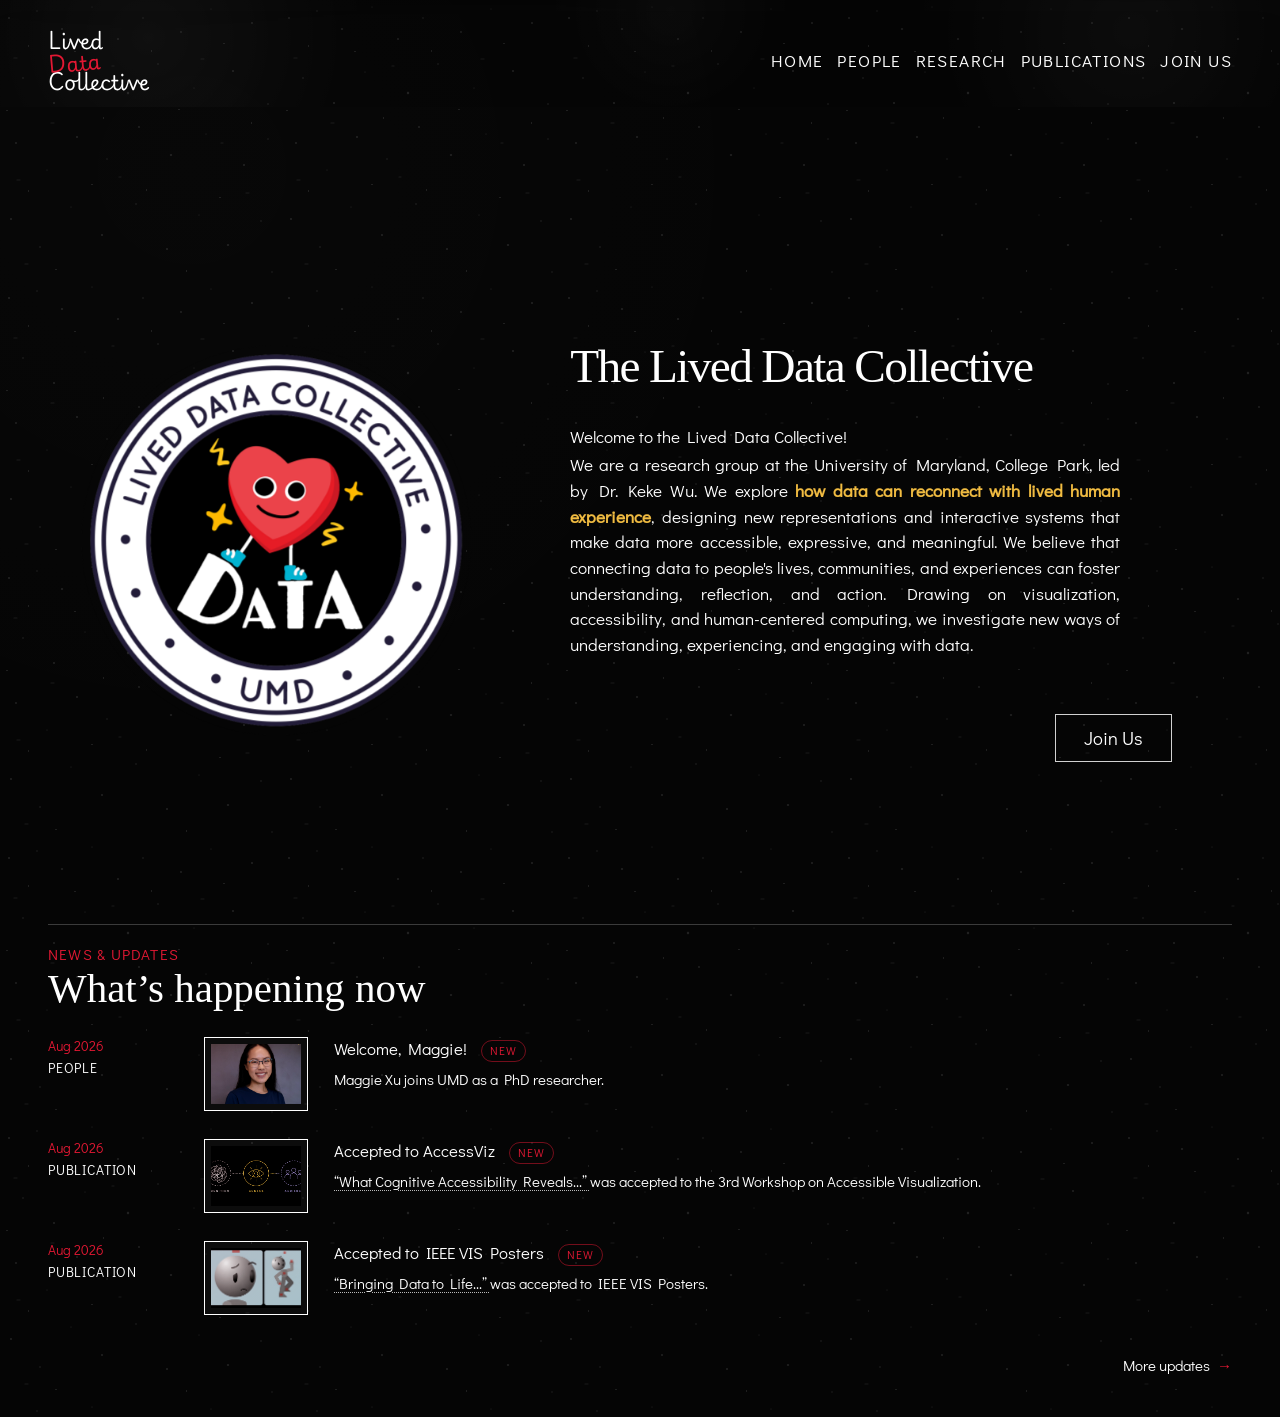
==== commit 925c7169: "Update" ====
--- a/index.html
+++ b/index.html
@@ -52,14 +52,12 @@
               We are a research group at the University of Maryland, College
               Park, led by Dr. Keke Wu. We explore
               <span class="text-highlight"
-                >how visualization can bridge abstract data and lived
+                >how data can reconnect with lived human 
                 experience</span
-              >, making data more accessible, relatable, and meaningful. Our
-              goal is to help people connect data to their own lives,
-              communities, and experiences. We believe that when data
-              reconnects with human experience, it can foster understanding,
-              reflection, and action. Drawing on insights from accessibility,
-              neurodiversity, and human-centered design, we investigate new
+              >, designing new representations and interactive systems that make data more accessible, expressive, and meaningful. We believe that connecting data
+              to people's lives, communities, and experiences can foster understanding,
+              reflection, and action. Drawing on visualization, accessibility,
+              and human-centered computing, we investigate new
               ways of understanding, experiencing, and engaging with data.
             </p>
             <div class="hero-actions hero-actions-reference hero-reveal hero-reveal-4" id="join-us">
--- a/styles.css
+++ b/styles.css
@@ -715,7 +715,9 @@
 }
 
 .news-archive-link-wrap {
-  margin-top: 22px;
+  display: flex;
+  justify-content: flex-end;
+  margin-top: 30px;
 }
 
 .news-archive-link {
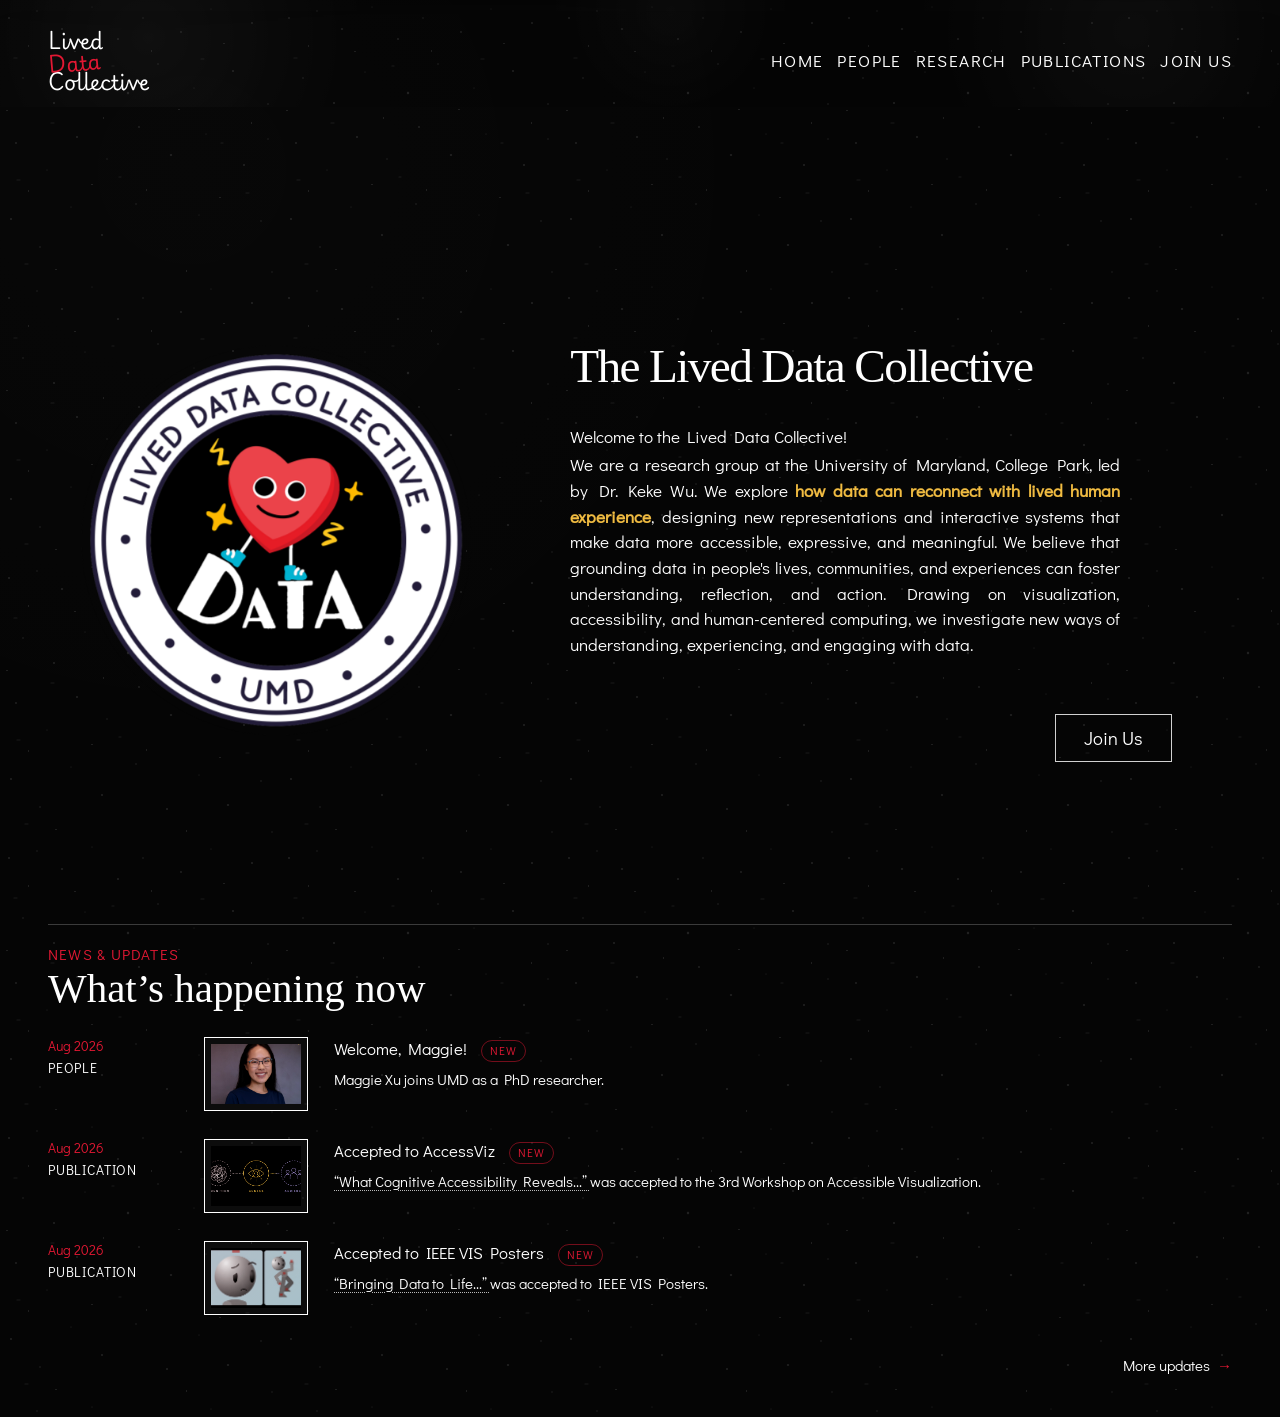
==== commit 188c8988: "Update" ====
--- a/index.html
+++ b/index.html
@@ -54,8 +54,8 @@
               <span class="text-highlight"
                 >how data can reconnect with lived human 
                 experience</span
-              >, designing new representations and interactive systems that make data more accessible, expressive, and meaningful. We believe that connecting data
-              to people's lives, communities, and experiences can foster understanding,
+              >, designing new representations and interactive systems that make data more accessible, expressive, and meaningful. We believe that grounding data
+              in people's lives, communities, and experiences can foster understanding,
               reflection, and action. Drawing on visualization, accessibility,
               and human-centered computing, we investigate new
               ways of understanding, experiencing, and engaging with data.
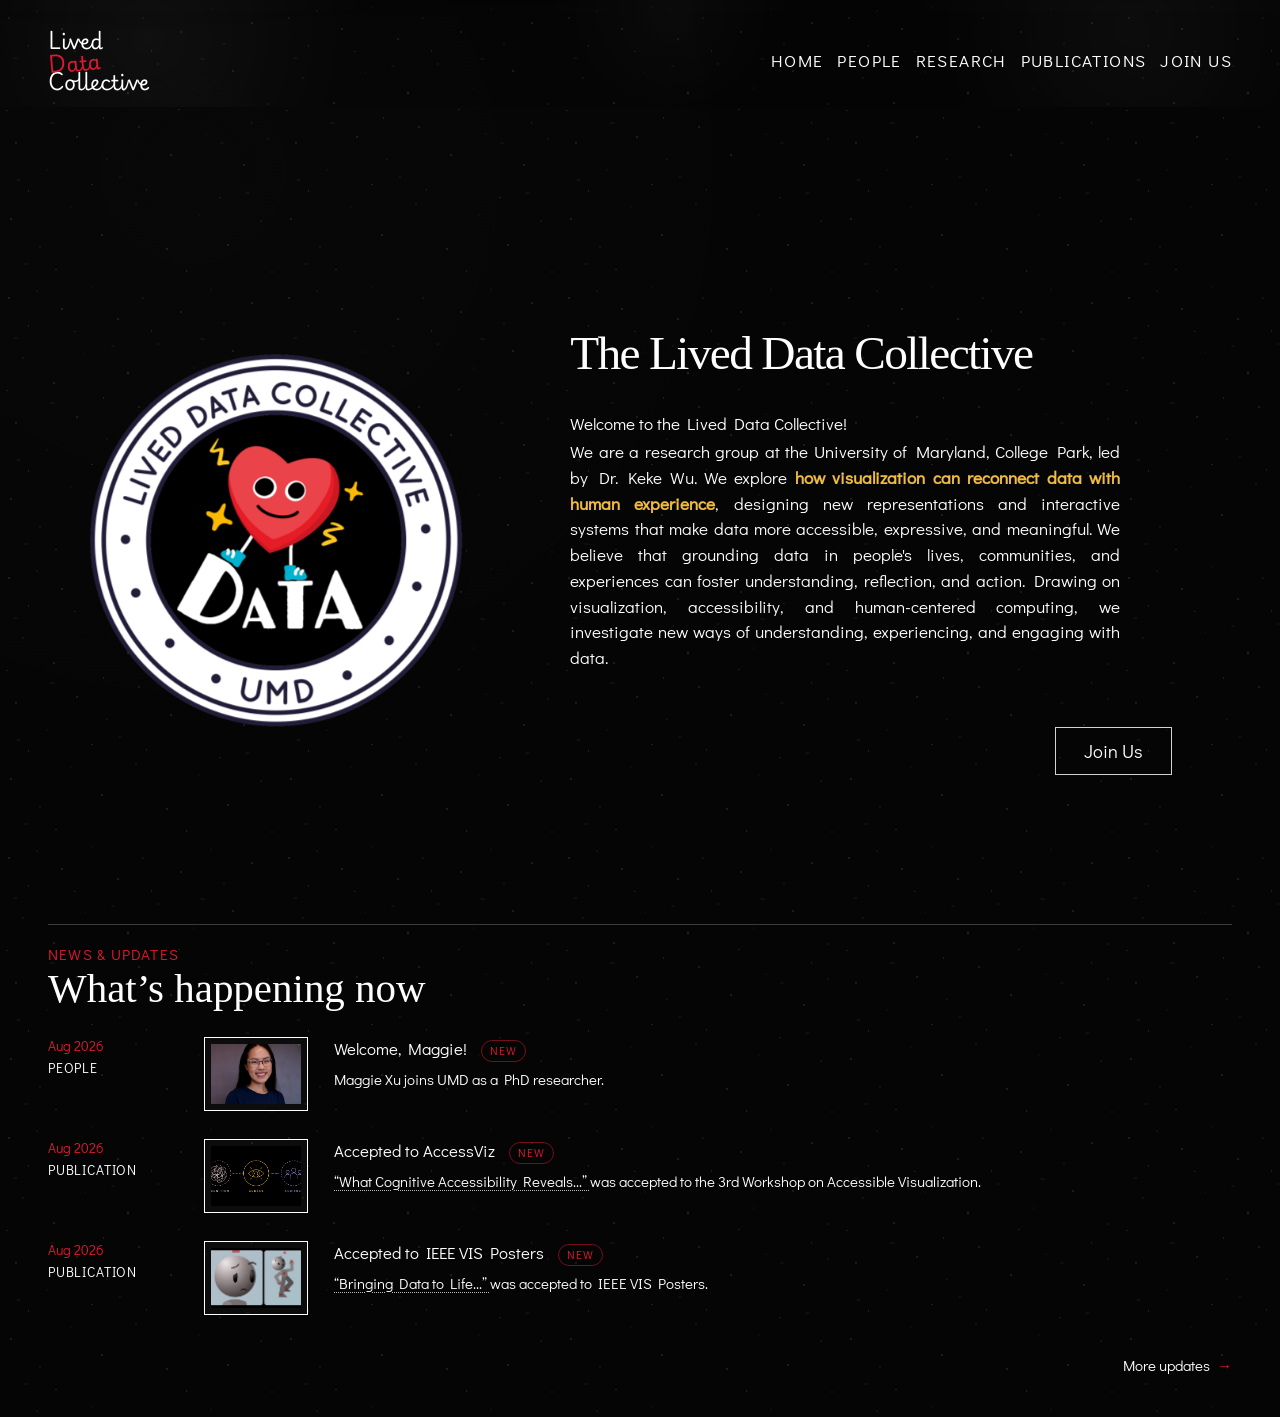
==== commit 6530ea66: "Update index" ====
--- a/index.html
+++ b/index.html
@@ -52,7 +52,7 @@
               We are a research group at the University of Maryland, College
               Park, led by Dr. Keke Wu. We explore
               <span class="text-highlight"
-                >how data can reconnect with lived human 
+                >how visualization can reconnect data with human 
                 experience</span
               >, designing new representations and interactive systems that make data more accessible, expressive, and meaningful. We believe that grounding data
               in people's lives, communities, and experiences can foster understanding,
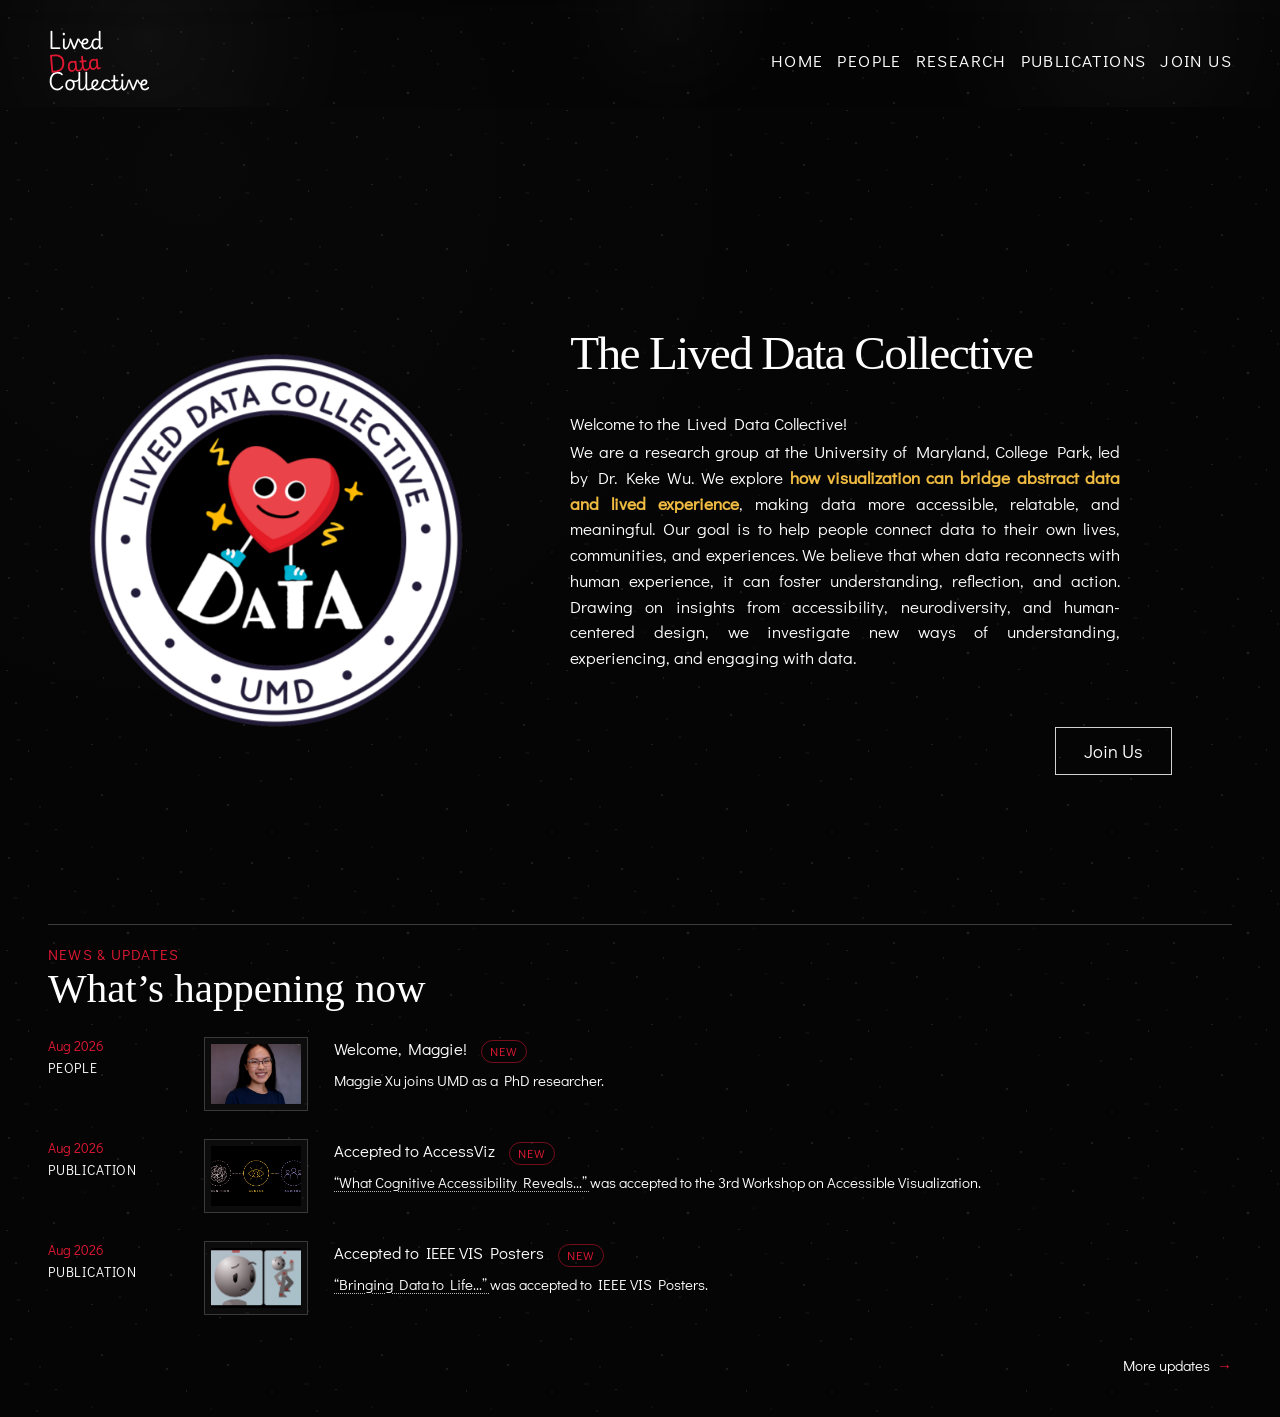
==== commit ee69fdbe: "Update people" ====
--- a/index.html
+++ b/index.html
@@ -52,12 +52,14 @@
               We are a research group at the University of Maryland, College
               Park, led by Dr. Keke Wu. We explore
               <span class="text-highlight"
-                >how visualization can reconnect data with human 
+                >how visualization can bridge abstract data and lived
                 experience</span
-              >, designing new representations and interactive systems that make data more accessible, expressive, and meaningful. We believe that grounding data
-              in people's lives, communities, and experiences can foster understanding,
-              reflection, and action. Drawing on visualization, accessibility,
-              and human-centered computing, we investigate new
+              >, making data more accessible, relatable, and meaningful. Our
+              goal is to help people connect data to their own lives,
+              communities, and experiences. We believe that when data
+              reconnects with human experience, it can foster understanding,
+              reflection, and action. Drawing on insights from accessibility,
+              neurodiversity, and human-centered design, we investigate new
               ways of understanding, experiencing, and engaging with data.
             </p>
             <div class="hero-actions hero-actions-reference hero-reveal hero-reveal-4" id="join-us">
--- a/styles.css
+++ b/styles.css
@@ -507,7 +507,7 @@
 
 .hero-scroll-cue:hover img,
 .hero-scroll-cue:focus-visible img {
-  opacity: 1;
+  opacity: 0.55;
 }
 
 .news-section {
@@ -597,7 +597,7 @@
   padding: 0;
   position: relative;
   overflow: hidden;
-  border: 1px solid #ffffff;
+  border: 1px solid #393939;
   background: rgba(255, 255, 255, 0.03);
   transition: transform 220ms cubic-bezier(0.22, 1, 0.36, 1);
 }
@@ -670,7 +670,7 @@
   border: 1px solid rgba(226, 24, 51, 0.5);
   border-radius: 999px;
   color: var(--accent);
-  font-size: 0.72rem;
+  font-size: 0.78rem;
   letter-spacing: 0.08em;
   text-transform: uppercase;
   vertical-align: middle;
@@ -751,7 +751,7 @@
 @keyframes archive-arrow-pulse {
   0%,
   100% {
-    opacity: 0.55;
+  opacity: 1;
     transform: translateX(0);
   }
 
@@ -1248,7 +1248,7 @@
 .join-card-kicker {
   margin: 0;
   color: var(--accent);
-  font-size: 0.78rem;
+  font-size: 0.84rem;
   letter-spacing: 0.08em;
   text-transform: uppercase;
 }
@@ -2512,49 +2512,52 @@
 .people-directory {
   display: grid;
   grid-template-columns: repeat(4, minmax(0, 1fr));
-  gap: 172px 20px;
+  gap: 116px 48px;
 }
 
 .person-tile {
   display: grid;
   grid-template-columns: 1fr;
-  grid-template-rows: 210px 2.4rem 1.5rem auto;
-  row-gap: 5px;
+  grid-template-rows: 200px auto;
+  row-gap: 14px;
   align-items: start;
-  padding: 0 0 20px;
+  min-width: 0;
+  padding: 0;
+  position: relative;
 }
 
 .person-portrait {
   position: relative;
   width: 100%;
-  max-width: 210px;
-  height: 210px;
+  max-width: 200px;
+  height: 200px;
   display: grid;
   place-items: center;
   justify-self: center;
-  border: 0;
-  background:
-    radial-gradient(circle at 28% 24%, rgba(255, 255, 255, 0.09), transparent 24%),
-    linear-gradient(160deg, rgba(255, 255, 255, 0.04), rgba(255, 255, 255, 0.01));
-  overflow: hidden;
-  box-shadow: none;
+  border: 1px solid #474747;
+  border-radius: 43% 57% 50% 50% / 48% 43% 57% 52%;
+  background: #101010;
+  isolation: isolate;
+  overflow: visible;
+  box-shadow: 0 14px 26px rgba(0, 0, 0, 0.28);
   transition:
-    transform 280ms cubic-bezier(0.22, 1, 0.36, 1),
-    border-color 220ms ease,
-    box-shadow 280ms ease;
+    transform 360ms cubic-bezier(0.22, 1, 0.36, 1),
+    border-color 360ms ease;
 }
 
 .person-portrait-image {
   position: absolute;
   inset: 0;
+  z-index: 1;
   width: 100%;
   height: 100%;
   object-fit: cover;
   object-position: center;
   display: block;
+  border-radius: inherit;
   transition:
-    opacity 280ms ease,
-    transform 320ms cubic-bezier(0.22, 1, 0.36, 1);
+    opacity 420ms ease,
+    transform 460ms cubic-bezier(0.22, 1, 0.36, 1);
 }
 
 .person-portrait-image-base {
@@ -2569,26 +2572,34 @@
 
 .person-portrait::before,
 .person-portrait::after {
-  content: "";
   position: absolute;
   pointer-events: none;
   transition:
-    transform 320ms cubic-bezier(0.22, 1, 0.36, 1),
-    opacity 220ms ease;
+    transform 300ms cubic-bezier(0.22, 1, 0.36, 1),
+    opacity 300ms ease;
 }
 
 .person-portrait::before {
-  content: none;
+  content: "";
+  z-index: 0;
+  inset: -7px 8px 8px -7px;
+  border: 1px solid #474747;
+  border-radius: 56% 44% 47% 53% / 49% 57% 43% 51%;
+  opacity: 0.9;
+  transform: rotate(var(--contour-rotate, -2deg));
 }
 
 .person-portrait::after {
-  width: 54px;
-  height: 54px;
-  right: -12px;
-  top: -12px;
-  border-radius: 50%;
-  background: rgba(226, 24, 51, 0.9);
-  opacity: 0.85;
+  content: "";
+  z-index: 2;
+  inset: 0;
+  border-radius: inherit;
+  background: linear-gradient(
+    145deg,
+    rgba(255, 255, 255, 0.1),
+    transparent 38%,
+    rgba(0, 0, 0, 0.2)
+  );
 }
 
 .person-portrait-mark {
@@ -2604,41 +2615,73 @@
 
 .person-portrait:hover,
 .person-portrait:focus-visible {
-  transform: translateY(-4px) rotate(-1.5deg);
-  border-color: #ffffff;
-  box-shadow: none;
+  transform: translateY(-2px);
+  border-color: #474747;
 }
 
 .person-portrait:hover::before,
 .person-portrait:focus-visible::before {
-  transform: scale(0.97);
-  opacity: 0.92;
+  transform: translate(-1px, 1px) rotate(var(--contour-rotate, -2deg));
+  opacity: 0.82;
+}
+
+/* Each portrait gets a related, lightly irregular contour rather than a repeated frame. */
+.person-tile:nth-child(2) .person-portrait::before {
+  --contour-rotate: 3deg;
+  inset: -5px -8px 9px 7px;
+  border-radius: 44% 56% 54% 46% / 57% 43% 57% 43%;
+}
+
+.person-tile:nth-child(3) .person-portrait::before {
+  --contour-rotate: -4deg;
+  inset: 8px 7px -6px -8px;
+  border-radius: 59% 41% 45% 55% / 44% 55% 45% 56%;
+}
+
+.person-tile:nth-child(4) .person-portrait::before {
+  --contour-rotate: 2deg;
+  inset: -8px 6px 7px -5px;
+  border-radius: 47% 53% 58% 42% / 56% 45% 55% 44%;
+}
+
+.person-tile:nth-child(5) .person-portrait::before {
+  --contour-rotate: -3deg;
+  inset: 6px -7px -8px 7px;
+  border-radius: 54% 46% 43% 57% / 46% 56% 44% 54%;
+}
+
+.person-tile:nth-child(6) .person-portrait::before {
+  --contour-rotate: 4deg;
+  inset: -6px 9px 6px -7px;
+  border-radius: 42% 58% 52% 48% / 55% 44% 56% 45%;
+}
+
+.person-tile:nth-child(7) .person-portrait::before {
+  --contour-rotate: -1deg;
+  inset: 7px -5px -7px 8px;
+  border-radius: 57% 43% 49% 51% / 43% 57% 43% 57%;
 }
 
 .person-portrait:hover::after,
 .person-portrait:focus-visible::after {
-  transform: translate(-6px, 7px) scale(1.08);
+  opacity: 0.82;
 }
 
 .person-portrait:hover .person-portrait-mark,
 .person-portrait:focus-visible .person-portrait-mark {
-  transform: rotate(0deg) scale(1.04);
+  transform: rotate(-4deg);
 }
 
 .person-portrait-swap:hover .person-portrait-image-base,
 .person-portrait-swap:focus-visible .person-portrait-image-base {
-  opacity: 0;
-  transform: scale(1.02);
+  opacity: 0.08;
+  transform: scale(1.01);
 }
 
 .person-portrait-swap:hover .person-portrait-image-hover,
 .person-portrait-swap:focus-visible .person-portrait-image-hover {
-  opacity: 1;
-  transform: scale(1.08);
-}
-
-.person-portrait-keke {
-  background: #090909;
+  opacity: 0.92;
+  transform: scale(1.02);
 }
 
 .person-portrait-keke .person-portrait-image-base {
@@ -2646,12 +2689,6 @@
   transform: scale(1.15);
 }
 
-.person-portrait-diego {
-  background:
-    radial-gradient(circle at 75% 26%, rgba(241, 188, 66, 0.18), transparent 21%),
-    linear-gradient(160deg, rgba(255, 255, 255, 0.05), rgba(217, 81, 80, 0.13));
-}
-
 .person-portrait-diego .person-portrait-image-base {
   object-position: center 18%;
   transform: scale(1.08);
@@ -2662,12 +2699,6 @@
   transform: scale(1.12);
 }
 
-.person-portrait-isabella {
-  background:
-    radial-gradient(circle at 22% 76%, rgba(226, 24, 51, 0.16), transparent 24%),
-    linear-gradient(160deg, rgba(255, 255, 255, 0.03), rgba(241, 188, 66, 0.14));
-}
-
 .person-portrait-isabella .person-portrait-image-base {
   object-position: center 22%;
   transform: scale(1.08);
@@ -2678,12 +2709,6 @@
   transform: scale(1.18);
 }
 
-.person-portrait-nony {
-  background:
-    radial-gradient(circle at 74% 22%, rgba(241, 188, 66, 0.12), transparent 22%),
-    linear-gradient(160deg, rgba(255, 255, 255, 0.03), rgba(255, 255, 255, 0.01));
-}
-
 .person-portrait-nony .person-portrait-image-base {
   object-position: 58% 16%;
   transform: scale(1.18);
@@ -2694,18 +2719,6 @@
   transform: scale(1.14);
 }
 
-.person-portrait-arran {
-  background:
-    radial-gradient(circle at 72% 24%, rgba(226, 24, 51, 0.14), transparent 22%),
-    linear-gradient(160deg, rgba(255, 255, 255, 0.03), rgba(255, 255, 255, 0.01));
-}
-
-.person-portrait-trisha {
-  background:
-    radial-gradient(circle at 76% 22%, rgba(241, 188, 66, 0.14), transparent 22%),
-    linear-gradient(160deg, rgba(255, 255, 255, 0.03), rgba(255, 255, 255, 0.01));
-}
-
 .person-portrait-trisha .person-portrait-image-base {
   object-position: center 18%;
   transform: scale(1.08);
@@ -2716,10 +2729,6 @@
   transform: scale(1.12);
 }
 
-.person-portrait-maggie {
-  background: #646168;
-}
-
 .person-portrait-maggie .person-portrait-image-base {
   object-position: center 58%;
   transform: scale(1.0);
@@ -2735,18 +2744,20 @@
   transform: scale(1.06);
 }
 
-.person-portrait-placeholder {
-  background:
-    linear-gradient(160deg, rgba(255, 255, 255, 0.03), rgba(255, 255, 255, 0.01));
+/* One crop and silhouette keeps the roster cohesive despite varied source photos. */
+.person-portrait .person-portrait-image-base,
+.person-portrait .person-portrait-image-hover {
+  object-position: center;
+  transform: scale(1);
 }
 
 .person-tile-copy {
   display: flex;
   flex-direction: column;
   align-items: flex-start;
-  gap: 5px;
+  gap: 7px;
   width: 100%;
-  max-width: 210px;
+  max-width: 280px;
   justify-self: center;
   text-align: left;
 }
@@ -2756,11 +2767,11 @@
   align-items: flex-start;
   justify-content: center;
   margin: 0;
-  min-height: 2.4rem;
+  min-height: 2.5rem;
   width: 100%;
   color: #ffffff;
   font-family: "Didact Gothic", "Avenir Next", "Segoe UI", sans-serif;
-  font-size: 1.16rem;
+  font-size: 1.08rem;
   font-weight: 400;
   line-height: 1.2;
   text-align: center;
@@ -2787,11 +2798,11 @@
 
 .person-role {
   margin: 0;
-  min-height: 1.5rem;
+  min-height: 1.15rem;
   width: 100%;
   color: var(--accent);
   font-size: 0.82rem;
-  letter-spacing: 0.06em;
+  letter-spacing: 0.1em;
   text-transform: uppercase;
   text-align: center;
 }
@@ -2807,12 +2818,17 @@
 }
 
 .person-keywords {
-  margin: 0;
-  color: #ffffff;
-  font-size: clamp(0.98rem, 1.15vw, 1.05rem);
-  line-height: 1.5;
+  align-self: stretch;
+  width: 100%;
+  margin: 0;
+  min-height: 1.15rem;
+  color: rgba(255, 255, 255, 0.58);
+  font-size: 0.88rem;
+  letter-spacing: 0;
+  line-height: 1.45;
   text-align: center;
   text-wrap: pretty;
+  white-space: nowrap;
 }
 
 .person-keyword-row {
@@ -2824,12 +2840,18 @@
   width: 100%;
 }
 
+.person-bio-row {
+  width: 100%;
+  margin-top: 2px;
+  text-align: right;
+}
+
 .person-bio-details {
-  position: relative;
-  display: inline-block;
-  justify-self: center;
-  margin-top: 0;
-  margin-left: 0;
+  display: flex;
+  flex-direction: column;
+  align-items: flex-end;
+  width: 100%;
+  margin: 0;
 }
 
 .person-keyword-row .person-keywords {
@@ -2840,8 +2862,8 @@
   display: inline-flex;
   align-items: center;
   padding: 0;
-  color: rgba(255, 255, 255, 0.7);
-  font-size: 0.88rem;
+  color: rgba(255, 255, 255, 0.62);
+  font-size: 0.84rem;
   line-height: 1.35;
   list-style: none;
   cursor: pointer;
@@ -2872,21 +2894,33 @@
 }
 
 .person-bio-details p {
-  position: absolute;
-  top: calc(100% + 10px);
-  left: 0;
-  z-index: 10;
-  width: 280px;
-  margin: 0;
-  padding: 12px 14px;
-  border: 1px solid rgba(255, 255, 255, 0.18);
-  border-radius: 10px;
-  background: rgba(18, 18, 18, 0.96);
-  box-shadow: 0 18px 34px rgba(0, 0, 0, 0.22);
-  color: #ffffff;
-  font-size: 0.98rem;
+  align-self: stretch;
+  position: static;
+  width: auto;
+  margin: 15px 0 0;
+  padding: 14px 0 0;
+  border: 0;
+  border-top: 1px solid rgba(255, 255, 255, 0.16);
+  border-radius: 0;
+  background: transparent;
+  box-shadow: none;
+  color: rgba(255, 255, 255, 0.78);
+  font-size: 0.89rem;
   line-height: 1.55;
   text-wrap: pretty;
+}
+
+.person-bio-affiliation {
+  display: block;
+  margin-bottom: 8px;
+  color: #ffffff;
+  font-size: 0.82rem;
+  line-height: 1.45;
+}
+
+.person-bio-affiliation {
+  color: rgba(255, 255, 255, 0.6);
+  font-style: italic;
 }
 
 .person-tile-bio-right .person-bio-details p {
@@ -2905,20 +2939,21 @@
 @media (max-width: 1360px) {
   .people-directory {
     grid-template-columns: repeat(3, minmax(0, 1fr));
-    gap: 96px 24px;
+    gap: 104px 44px;
   }
 
   .person-bio-details p {
     position: static;
     width: auto;
-    margin-top: 10px;
-    padding: 0;
+    margin-top: 15px;
+    padding: 14px 0 0;
     border: 0;
+    border-top: 1px solid rgba(255, 255, 255, 0.16);
     border-radius: 0;
     background: transparent;
     box-shadow: none;
-    font-size: clamp(0.98rem, 1.15vw, 1.05rem);
-    line-height: 1.6;
+    font-size: 0.89rem;
+    line-height: 1.55;
   }
 }
 
@@ -2957,12 +2992,12 @@
 
   .people-directory {
     grid-template-columns: repeat(2, minmax(0, 1fr));
-    gap: 72px 22px;
+    gap: 92px 42px;
   }
 
   .person-tile {
-    grid-template-rows: auto;
-    row-gap: 6px;
+    grid-template-rows: 200px auto;
+    row-gap: 14px;
   }
 }
 
@@ -3151,7 +3186,7 @@
   }
 
   .publication-grid .publication-card-authors {
-    font-size: 0.76rem;
+    font-size: 0.8rem;
   }
 
 
@@ -3169,7 +3204,7 @@
 
   .people-directory {
     grid-template-columns: 1fr;
-    gap: 44px;
+    gap: 76px;
   }
 
 
@@ -3206,33 +3241,32 @@
   }
 
   .person-tile {
-    grid-template-rows: auto;
-    row-gap: 4px;
-    padding-bottom: 12px;
+    grid-template-rows: 185px auto;
+    row-gap: 12px;
+    padding: 0;
   }
 
   .person-portrait {
-    max-width: 196px;
-    height: 196px;
+    max-width: 185px;
+    height: 185px;
   }
 
   .person-tile-copy {
-    max-width: 196px;
-    gap: 4px;
+    max-width: 280px;
+    gap: 7px;
   }
 
   .person-tile-copy h2 {
-    min-height: 2.05rem;
     font-size: 1.08rem;
   }
 
   .person-role {
-    min-height: 1.25rem;
-    font-size: 0.76rem;
+    font-size: 0.8rem;
   }
 
   .person-keywords {
-    font-size: 0.96rem;
+    min-height: 1.1rem;
+    font-size: 0.84rem;
     line-height: 1.45;
   }
 
@@ -3247,14 +3281,15 @@
   .person-bio-details p {
     position: static;
     width: auto;
-    margin-top: 10px;
-    padding: 0;
+    margin-top: 14px;
+    padding: 12px 0 0;
     border: 0;
+    border-top: 1px solid rgba(255, 255, 255, 0.16);
     border-radius: 0;
     background: transparent;
     box-shadow: none;
-    font-size: clamp(0.98rem, 1.15vw, 1.05rem);
-    line-height: 1.6;
+    font-size: 0.9rem;
+    line-height: 1.55;
   }
 
   .brand-lockup {
@@ -3428,3 +3463,105 @@
   }
 
 }
+
+/* Research interests reveal the longer profile without adding another card control. */
+.person-tile-copy {
+  position: relative;
+}
+
+.person-keyword-row {
+  position: relative;
+  display: block;
+  text-align: center;
+}
+
+.person-keyword-row .person-keywords {
+  display: inline;
+  width: auto;
+  min-height: 0;
+  white-space: normal;
+}
+
+.person-bio-trigger {
+  display: inline-flex;
+  align-items: center;
+  justify-content: center;
+  width: 18px;
+  height: 18px;
+  margin: 0 0 0 6px;
+  padding: 0;
+  border: 1px solid #474747;
+  border-radius: 50%;
+  background: transparent;
+  color: rgba(255, 255, 255, 0.68);
+  font: 400 0.95rem/1 "Didact Gothic", "Avenir Next", sans-serif;
+  cursor: pointer;
+  vertical-align: middle;
+  transition:
+    border-color 180ms ease,
+    color 180ms ease,
+    transform 180ms ease;
+}
+
+.person-bio-trigger:hover,
+.person-bio-trigger:focus-visible,
+.person-tile-copy.is-bio-open .person-bio-trigger {
+  border-color: rgba(255, 255, 255, 0.76);
+  color: #ffffff;
+}
+
+.person-tile-copy.is-bio-open .person-bio-trigger {
+  transform: rotate(45deg);
+}
+
+.person-bio-row {
+  position: absolute;
+  z-index: 12;
+  top: 100%;
+  left: 50%;
+  width: min(340px, calc(100vw - 32px));
+  margin: 0;
+  padding-top: 8px;
+  text-align: left;
+  pointer-events: none;
+  opacity: 0;
+  visibility: hidden;
+  transform: translateX(-50%);
+  transition:
+    opacity 180ms ease,
+    visibility 180ms step-end;
+}
+
+.person-bio-details {
+  display: block;
+  width: 100%;
+  margin: 0;
+}
+
+.person-bio-details p {
+  width: auto;
+  margin: 0;
+  padding: 15px 16px;
+  border: 1px solid #393939;
+  border-radius: 13px 16px 14px 15px;
+  background: rgba(16, 16, 16, 0.98);
+  box-shadow: 0 16px 30px rgba(0, 0, 0, 0.38);
+  color: rgba(255, 255, 255, 0.8);
+  font-size: 0.88rem;
+  line-height: 1.55;
+}
+
+.person-tile-copy.is-bio-open .person-bio-row,
+.person-bio-row:hover {
+  pointer-events: auto;
+  opacity: 1;
+  visibility: visible;
+  transition-delay: 0s;
+}
+
+@media (prefers-reduced-motion: reduce) {
+  .person-bio-trigger,
+  .person-bio-row {
+    transition: none;
+  }
+}
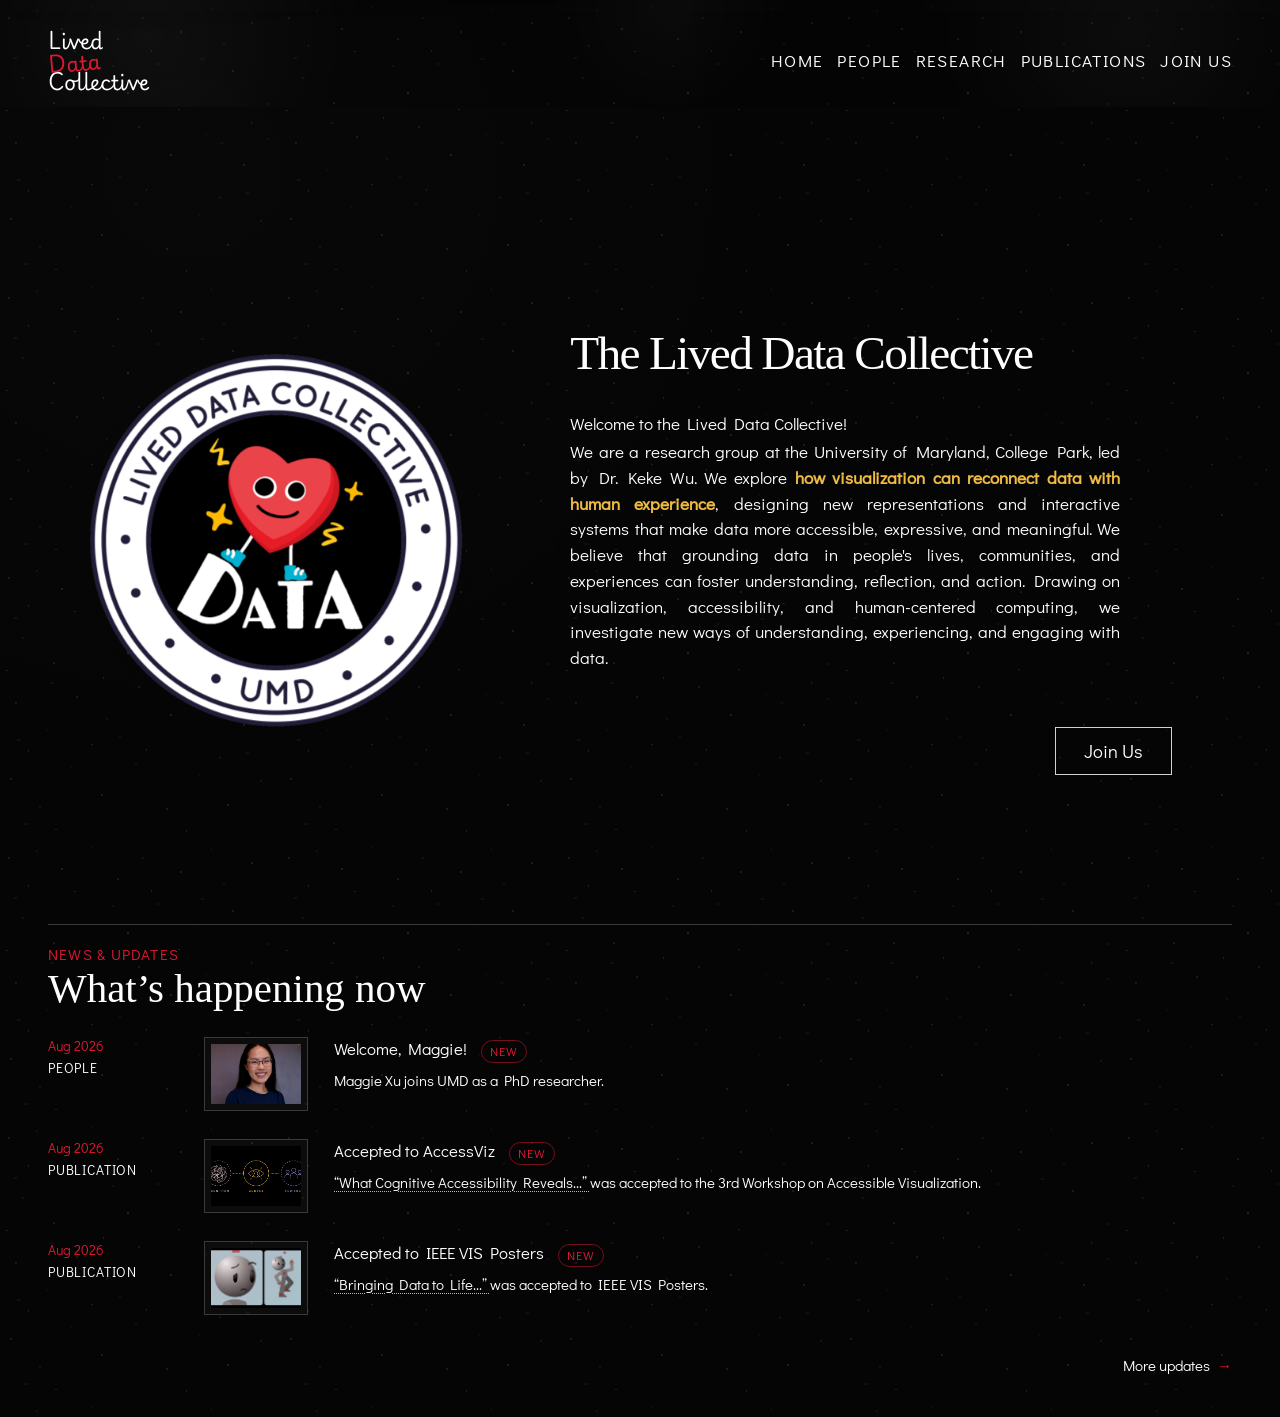
==== commit f1799583: "Update index" ====
--- a/index.html
+++ b/index.html
@@ -6,7 +6,7 @@
     <title>Lived Data Collective</title>
     <meta
       name="description"
-      content="Lived Data Collective is a research group at the University of Maryland exploring how visualization can bridge abstract data and lived experience."
+      content="Lived Data Collective is a research group at the University of Maryland exploring how visualization can bridge data and lived experience."
     />
     <link rel="icon" type="image/png" href="ldc.png" />
     <link rel="preconnect" href="https://fonts.googleapis.com" />
@@ -52,14 +52,11 @@
               We are a research group at the University of Maryland, College
               Park, led by Dr. Keke Wu. We explore
               <span class="text-highlight"
-                >how visualization can bridge abstract data and lived
+                >how visualization can reconnect data with human
                 experience</span
-              >, making data more accessible, relatable, and meaningful. Our
-              goal is to help people connect data to their own lives,
-              communities, and experiences. We believe that when data
-              reconnects with human experience, it can foster understanding,
-              reflection, and action. Drawing on insights from accessibility,
-              neurodiversity, and human-centered design, we investigate new
+              >, designing new representations and interactive systems that make data more accessible, expressive, and meaningful. We believe that grounding data in people's lives, communities, and experiences
+              can foster understanding, reflection, and action. Drawing on visualization, accessibility,
+              and human-centered computing, we investigate new
               ways of understanding, experiencing, and engaging with data.
             </p>
             <div class="hero-actions hero-actions-reference hero-reveal hero-reveal-4" id="join-us">
